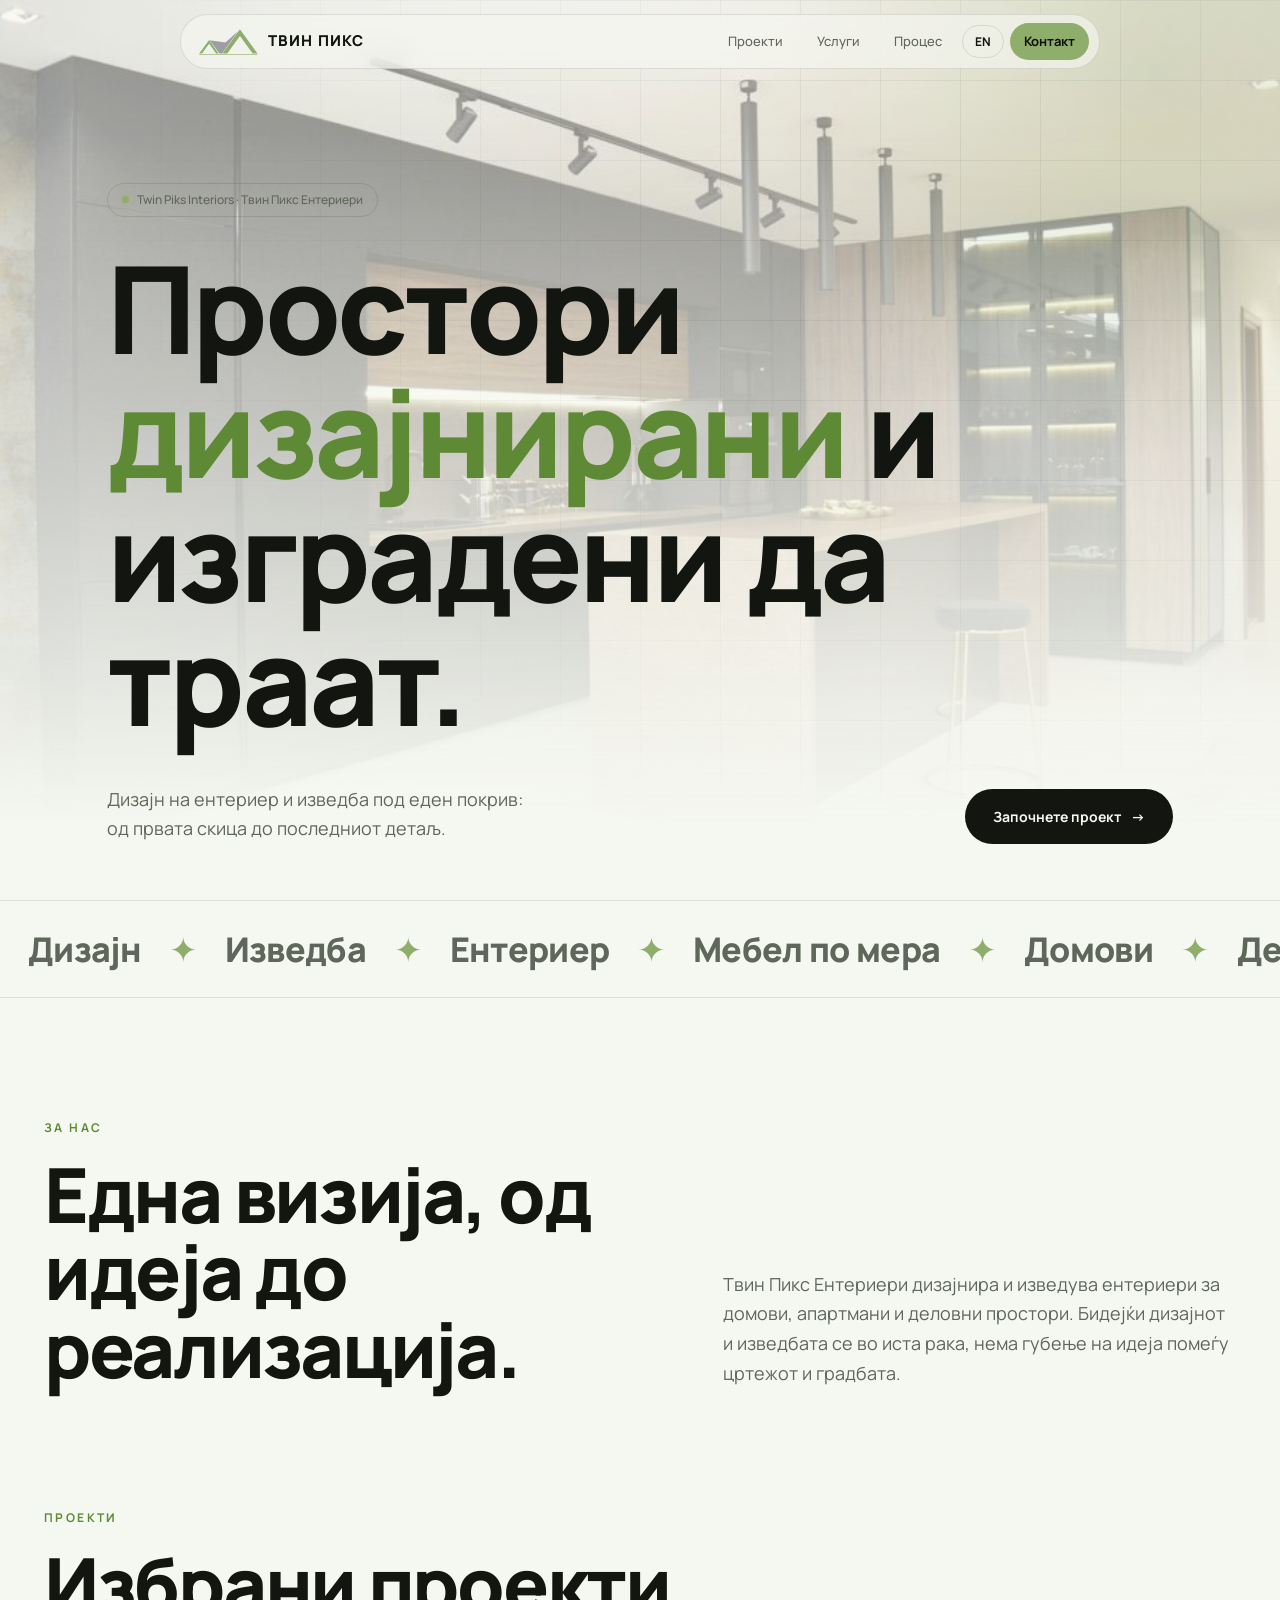
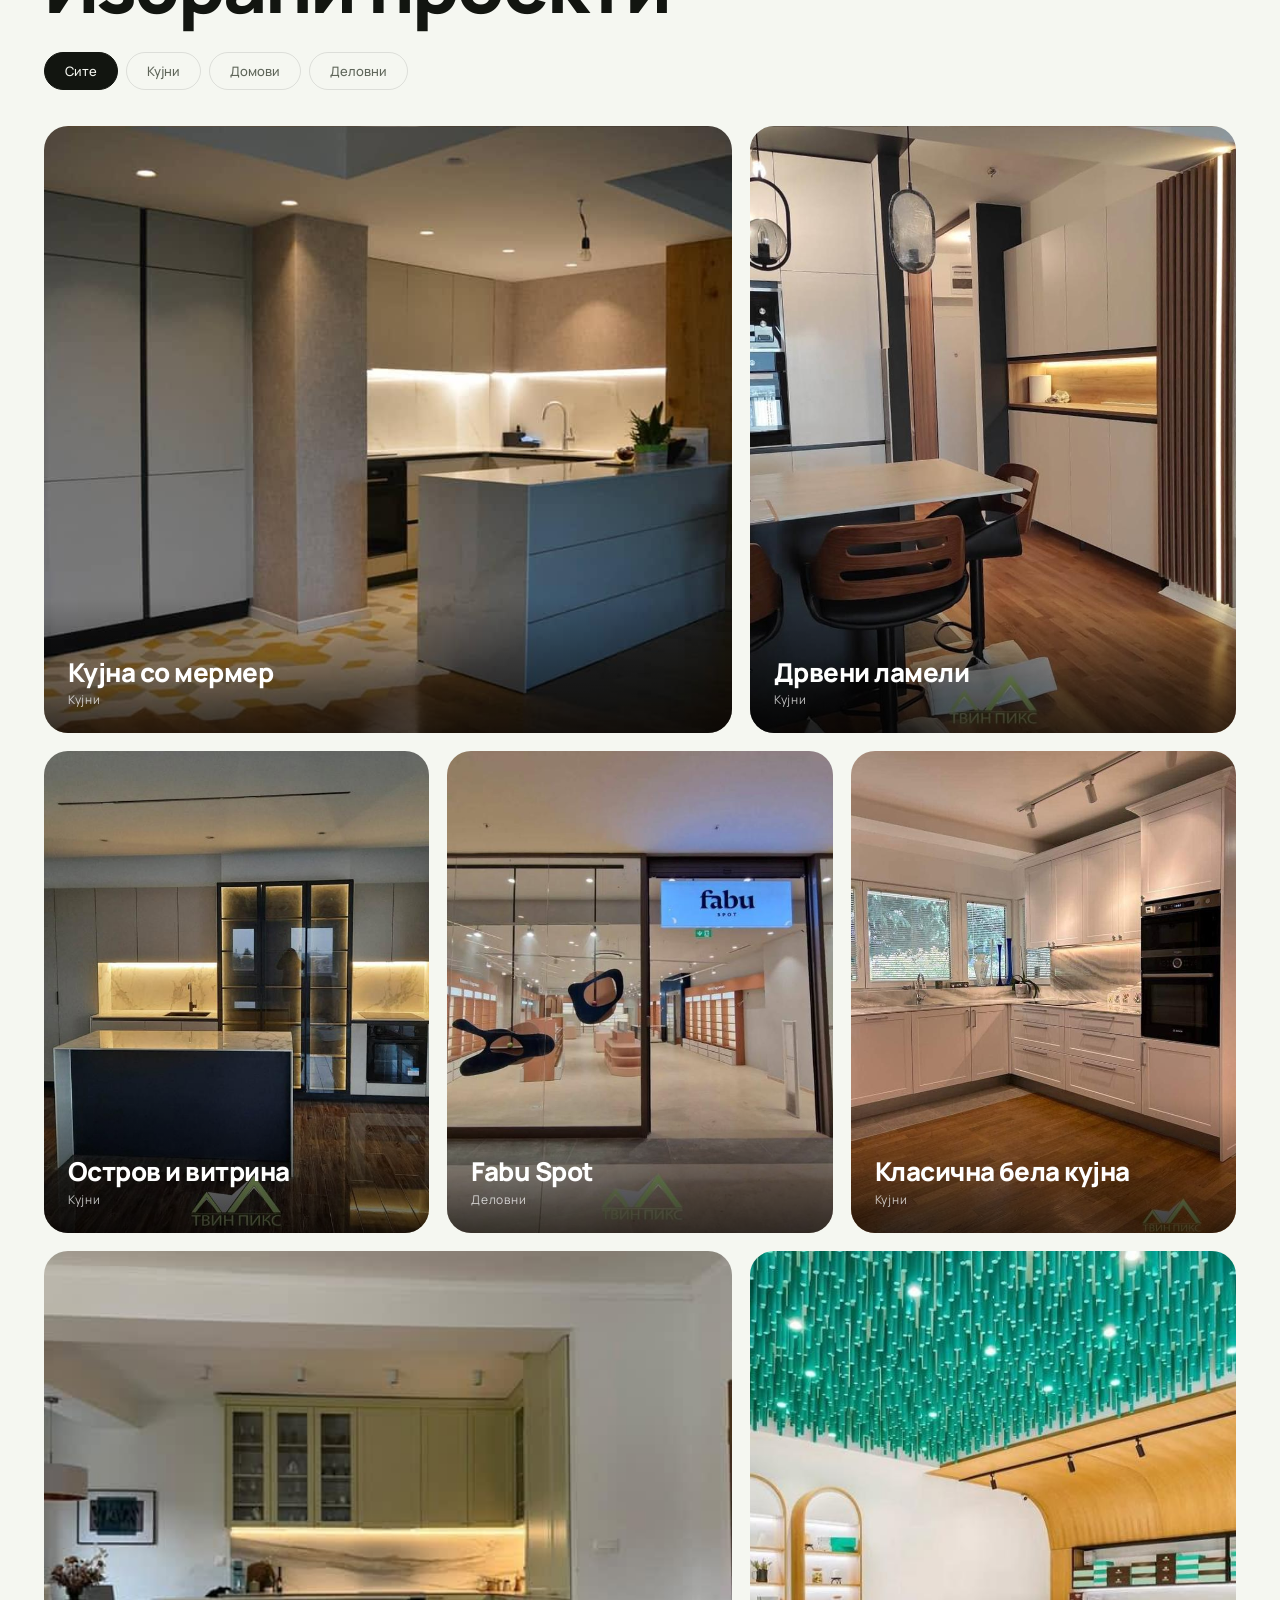
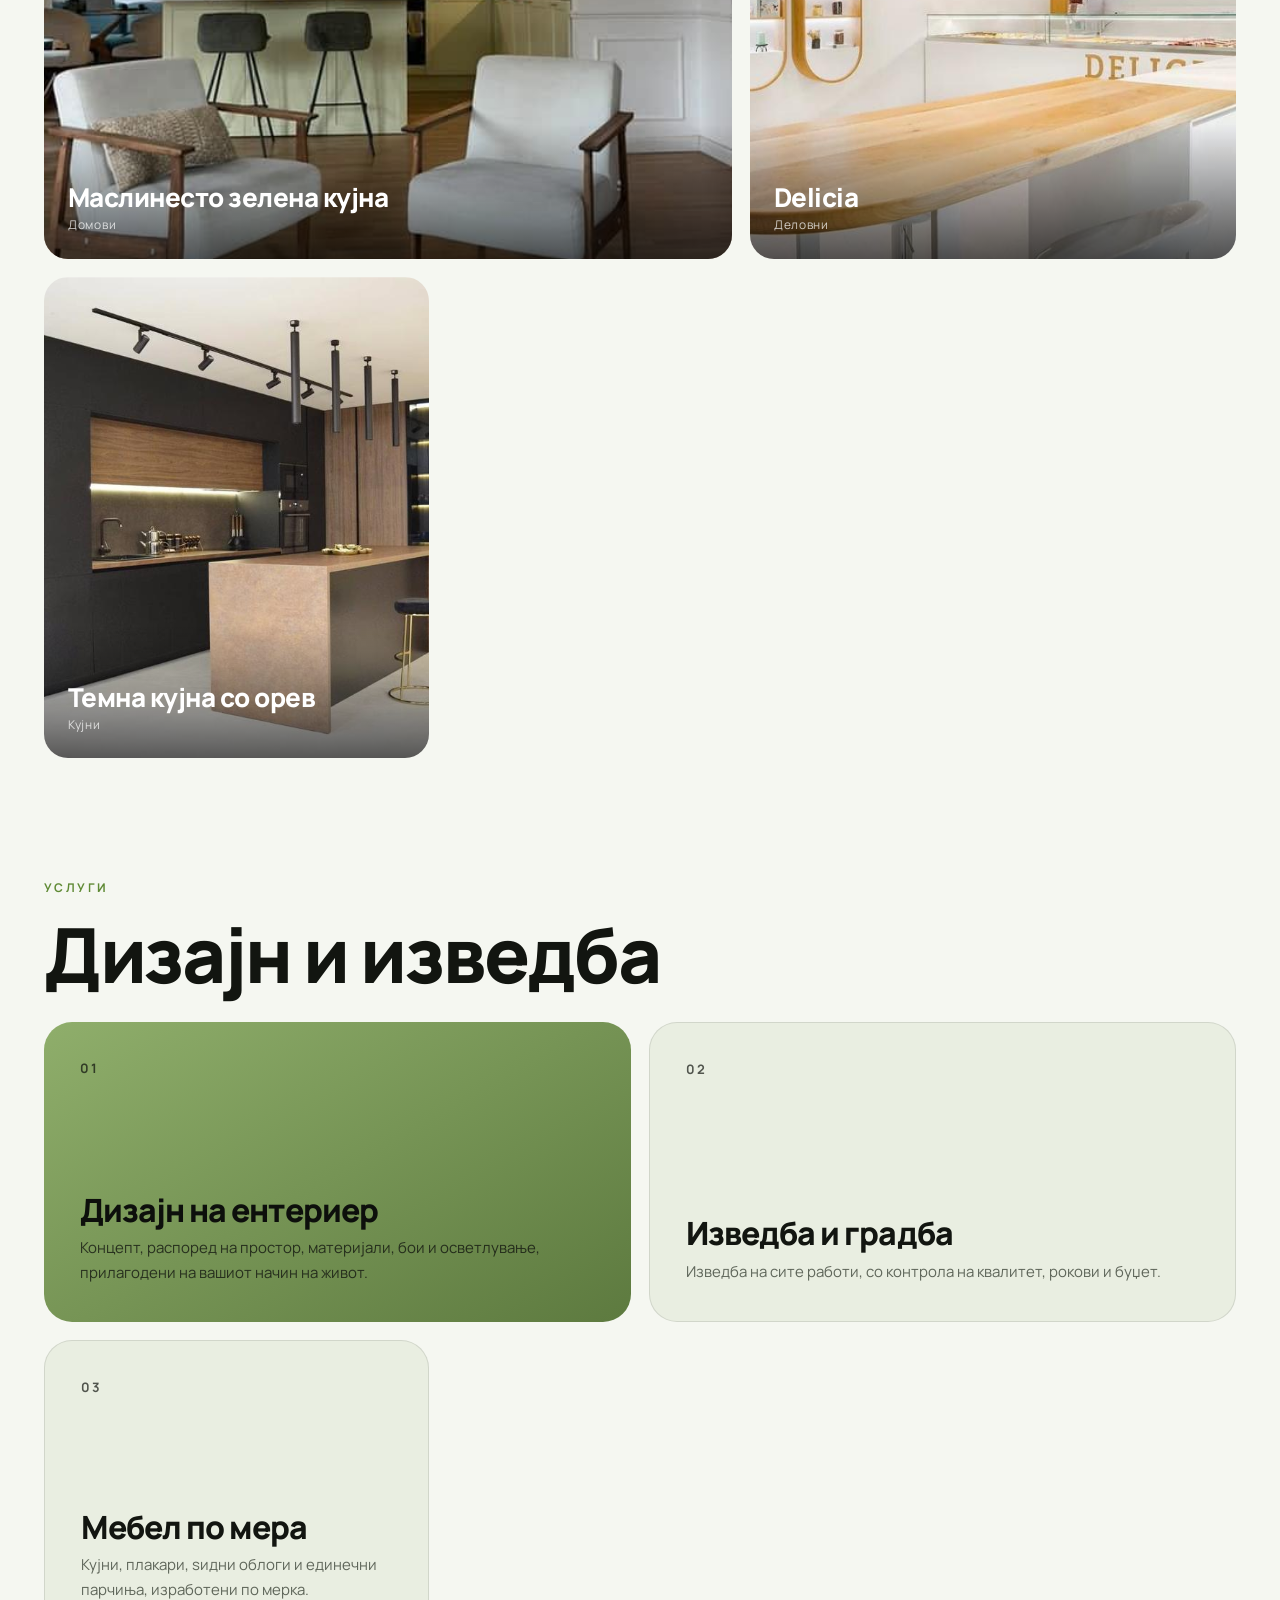
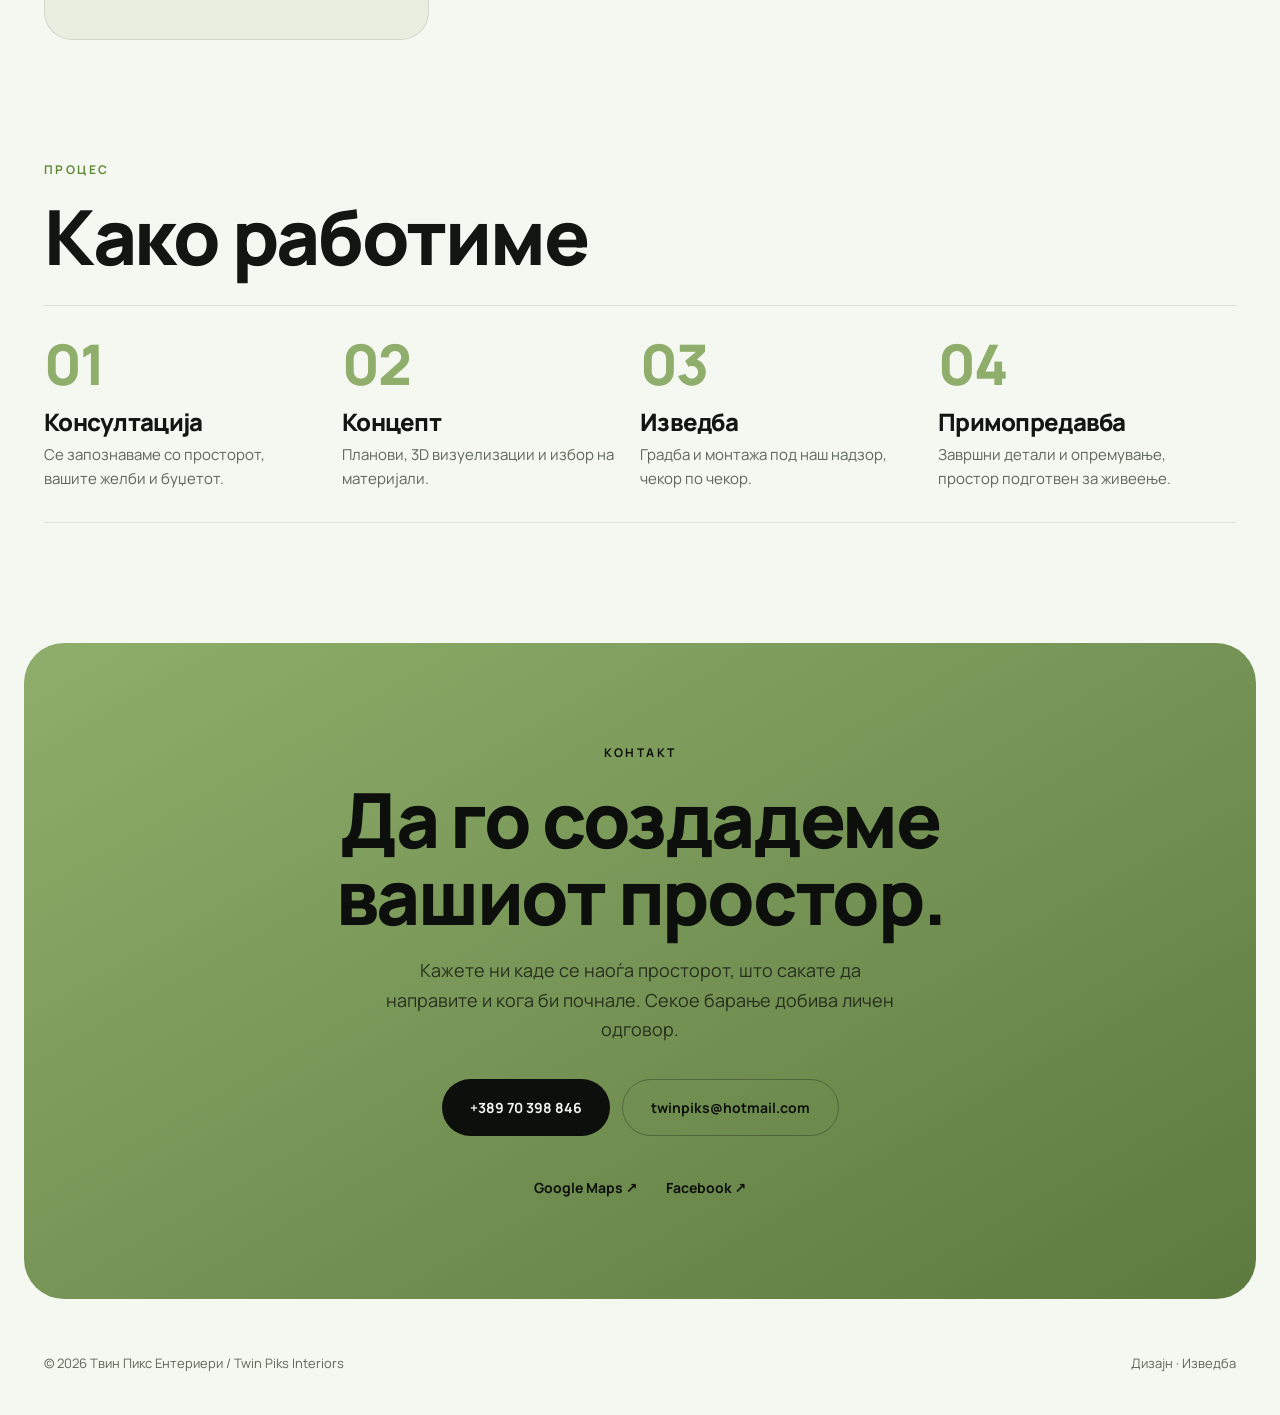
==== index.html @ 6df6cb8d "Initial commit" ====
<!DOCTYPE html>
<html lang="mk">
<head>
<meta charset="utf-8">
<meta name="viewport" content="width=device-width, initial-scale=1, viewport-fit=cover">
<title>Твин Пикс Ентериери | Twin Piks Interiors</title>
<meta name="description" content="Дизајн на ентериер и изведба. Interior design and execution.">
<link rel="preconnect" href="https://fonts.googleapis.com">
<link rel="preconnect" href="https://fonts.gstatic.com" crossorigin>
<link href="https://fonts.googleapis.com/css2?family=Manrope:wght@300;400;500;700;800&display=swap" rel="stylesheet">
<style>
:root{--bg:#0d0f0c;--fg:#f2f4ee;--mut:#9aa092;--line:rgba(255,255,255,.1);--card:#161912;--acc:#a3c97a;--g:#8fae6b;--gr:#9d9ea3;--glow:rgba(143,174,107,.28);
box-sizing:border-box;padding-top:env(safe-area-inset-top,0px);padding-bottom:env(safe-area-inset-bottom,0px)}
@media (prefers-color-scheme:light){:root:not([data-theme="dark"]){--bg:#f5f7f1;--fg:#121510;--mut:#5f665a;--line:rgba(0,0,0,.1);--card:#e9eee1;--acc:#5f8a35;--glow:rgba(143,174,107,.35)}}
:root[data-theme="light"]{--bg:#f5f7f1;--fg:#121510;--mut:#5f665a;--line:rgba(0,0,0,.1);--card:#e9eee1;--acc:#5f8a35;--glow:rgba(143,174,107,.35)}
*{box-sizing:border-box;margin:0}
html{scroll-behavior:smooth;scroll-padding-top:90px}
body{background:var(--bg);color:var(--fg);font:400 16px/1.65 Manrope,system-ui,sans-serif;overflow-x:hidden}
a{color:inherit;text-decoration:none}
h1,h2,h3{font-weight:800;letter-spacing:-.03em;line-height:1.02}
.wrap{max-width:1240px;margin:0 auto;padding:0 24px}
.nav{position:fixed;left:50%;transform:translateX(-50%);top:calc(env(safe-area-inset-top,0px) + 14px);z-index:30;width:min(920px,calc(100% - 28px));display:flex;align-items:center;justify-content:space-between;padding:8px 10px 8px 18px;border:1px solid var(--line);border-radius:999px;background:color-mix(in srgb,var(--bg) 62%,transparent);backdrop-filter:blur(16px);-webkit-backdrop-filter:blur(16px)}
.logo{display:flex;align-items:center;gap:10px;font-weight:800;font-size:15px;letter-spacing:.08em;text-transform:uppercase}
.logo svg{height:26px;width:auto}
.nav nav{display:flex;align-items:center;gap:6px;font-size:13px;font-weight:500}
.nav nav a{padding:8px 14px;border-radius:999px;color:var(--mut);transition:.2s}
.nav nav a:hover{color:var(--fg);background:var(--line)}
.pill{background:var(--g)!important;color:#0d0f0c!important;font-weight:700}
.lang{border:1px solid var(--line);background:none;color:var(--fg);padding:7px 12px;border-radius:999px;font:700 12px Manrope;cursor:pointer}
@media(max-width:700px){.nav nav a:not(.pill){display:none}}
.hero{position:relative;min-height:100svh;display:flex;align-items:flex-end;padding:140px 0 56px;overflow:hidden}
.hero::before{content:"";position:absolute;width:70vmax;height:70vmax;right:-25vmax;top:-30vmax;background:radial-gradient(circle,var(--glow),transparent 62%);pointer-events:none}
.hero::after{content:"";position:absolute;inset:0;background-image:linear-gradient(var(--line) 1px,transparent 1px),linear-gradient(90deg,var(--line) 1px,transparent 1px);background-size:80px 80px;mask-image:radial-gradient(ellipse at 70% 20%,#000,transparent 70%);-webkit-mask-image:radial-gradient(ellipse at 70% 20%,#000,transparent 70%);opacity:.6;pointer-events:none}
.hero .wrap{position:relative;z-index:1}
.tag{display:inline-flex;align-items:center;gap:8px;border:1px solid var(--line);border-radius:999px;padding:6px 14px;font-size:12px;font-weight:500;color:var(--mut);margin-bottom:28px}
.tag i{width:7px;height:7px;border-radius:50%;background:var(--g);box-shadow:0 0 12px var(--g)}
.hero h1{font-size:clamp(46px,9.5vw,142px);max-width:13ch}
.hero h1 em{font-style:normal;color:var(--acc)}
.hrow{display:flex;justify-content:space-between;align-items:flex-end;gap:32px;flex-wrap:wrap;margin-top:44px}
.hero p{max-width:440px;color:var(--mut);font-size:18px}
.btn{display:inline-flex;align-items:center;gap:10px;background:var(--fg);color:var(--bg);padding:16px 28px;border-radius:999px;font-weight:700;font-size:14px;transition:.25s}
.btn:hover{background:var(--g);color:#0d0f0c;transform:translateY(-2px)}
.btn.o{background:none;color:var(--fg);border:1px solid var(--line)}
.marq{border-block:1px solid var(--line);overflow:hidden;white-space:nowrap;padding:20px 0}
.marq div{display:inline-block;animation:m 30s linear infinite;font-size:clamp(22px,3vw,34px);font-weight:800;letter-spacing:-.02em;color:var(--mut)}
.marq span{margin:0 28px}.marq b{color:var(--g);font-weight:800}
@keyframes m{to{transform:translateX(-50%)}}
section{padding:120px 0}
.eyebrow{font-size:12px;font-weight:700;letter-spacing:.2em;text-transform:uppercase;color:var(--acc);margin-bottom:18px}
h2{font-size:clamp(36px,6vw,76px);margin-bottom:28px;max-width:16ch}
.intro{display:grid;grid-template-columns:1.2fr 1fr;gap:64px;align-items:end}
.intro p{color:var(--mut);font-size:18px}
@media(max-width:800px){.intro{grid-template-columns:1fr;gap:12px}section{padding:84px 0}}
.filters{display:flex;gap:8px;flex-wrap:wrap;margin:8px 0 36px}
.filters button{background:none;border:1px solid var(--line);color:var(--mut);padding:9px 20px;border-radius:999px;font:500 13px Manrope;cursor:pointer;transition:.2s}
.filters button:hover{color:var(--fg)}
.filters button.on{background:var(--fg);color:var(--bg);border-color:var(--fg)}
.grid{display:grid;grid-template-columns:repeat(12,1fr);gap:18px}
.tile{grid-column:span 4;position:relative;display:block;border-radius:24px;overflow:hidden;aspect-ratio:4/5;background:linear-gradient(145deg,var(--c1),var(--c2))}
.tile:nth-child(5n+1){grid-column:span 7;aspect-ratio:auto;min-height:420px}
.tile:nth-child(5n+2){grid-column:span 5}
@media(max-width:900px){.tile,.tile:nth-child(5n+1),.tile:nth-child(5n+2){grid-column:span 6;aspect-ratio:4/5;min-height:0}}
@media(max-width:560px){.tile,.tile:nth-child(5n+1),.tile:nth-child(5n+2){grid-column:span 12}}
.tile::before{content:"";position:absolute;inset:0;background:radial-gradient(circle at 80% 15%,rgba(255,255,255,.22),transparent 45%);transition:.5s}
.tile:hover::before{transform:scale(1.3)}
.tile .ph{position:absolute;top:20px;left:22px;font-size:11px;letter-spacing:.18em;text-transform:uppercase;color:rgba(255,255,255,.6)}
.tile .cap{position:absolute;inset:auto 0 0 0;padding:60px 24px 22px;background:linear-gradient(transparent,rgba(0,0,0,.65));color:#fff;display:flex;justify-content:space-between;align-items:flex-end;gap:12px}
.tile h3{font-size:26px;letter-spacing:-.02em}
.tile small{font-size:12px;opacity:.75;letter-spacing:.06em}
.tile .ar{width:44px;height:44px;flex:none;border-radius:50%;background:#fff;color:#000;display:grid;place-items:center;transform:translateY(8px);opacity:0;transition:.3s}
.tile:hover .ar{transform:none;opacity:1}
.tile.hide{display:none}
.bento{display:grid;grid-template-columns:repeat(6,1fr);gap:18px;margin-top:20px}
.bento div{grid-column:span 2;background:var(--card);border:1px solid var(--line);border-radius:28px;padding:36px;min-height:300px;display:flex;flex-direction:column;justify-content:space-between;transition:.3s}
.bento div:hover{border-color:var(--g);transform:translateY(-4px)}
.bento div:first-child{grid-column:span 3;background:linear-gradient(150deg,var(--g),#5d7a3f);color:#0d0f0c;border:none}
.bento div:first-child p{color:rgba(13,15,12,.75)}
.bento div:nth-child(2){grid-column:span 3}
@media(max-width:800px){.bento div,.bento div:first-child,.bento div:nth-child(2){grid-column:span 6;min-height:0;gap:40px}}
.bento .n{font-size:13px;font-weight:700;letter-spacing:.15em;opacity:.7}
.bento h3{font-size:32px;margin-bottom:10px}
.bento p{color:var(--mut);font-size:15px}
.steps{display:grid;grid-template-columns:repeat(4,1fr);margin-top:30px;border-top:1px solid var(--line)}
@media(max-width:900px){.steps{grid-template-columns:repeat(2,1fr)}}
@media(max-width:520px){.steps{grid-template-columns:1fr}}
.steps div{padding:30px 26px 30px 0;border-bottom:1px solid var(--line)}
.steps b{display:block;font-size:56px;font-weight:800;letter-spacing:-.04em;color:var(--g);line-height:1}
.steps h3{font-size:24px;margin:18px 0 8px}
.steps p{color:var(--mut);font-size:15px}
.cta{margin:0 24px 24px;border-radius:40px;background:linear-gradient(150deg,var(--g),#5d7a3f);color:#0d0f0c;padding:100px 24px;text-align:center;position:relative;overflow:hidden}
.cta h2{margin:0 auto 20px;max-width:12ch}
.cta p{max-width:520px;margin:0 auto 34px;color:rgba(13,15,12,.75);font-size:18px}
.cta .btn{background:#0d0f0c;color:#f2f4ee}.cta .btn:hover{background:#fff;color:#0d0f0c}
.cta .btn.o{background:none;color:#0d0f0c;border-color:rgba(13,15,12,.3)}
.cta .btns{display:flex;gap:12px;justify-content:center;flex-wrap:wrap}
.clist{display:flex;gap:10px 28px;justify-content:center;flex-wrap:wrap;margin-top:40px;font-size:14px;font-weight:700}
.clist a:hover{text-decoration:underline}
footer{padding:30px 0 40px;font-size:13px;color:var(--mut)}
footer .wrap{display:flex;justify-content:space-between;flex-wrap:wrap;gap:10px}
.rv{opacity:0;transform:translateY(28px);transition:opacity .8s,transform .8s}
.rv.in{opacity:1;transform:none}
@media(prefers-reduced-motion:reduce){.rv{opacity:1;transform:none}.marq div{animation:none}}
.tile{background-size:cover;background-position:center}.tile::before{display:none}.tile .img{display:none}.tile{transition:transform .5s}.tile:hover{transform:scale(1.015)}.hero .bg{position:absolute;inset:0;background-size:cover;background-position:center;opacity:.45;-webkit-mask-image:linear-gradient(to bottom,#000 15%,transparent 92%);mask-image:linear-gradient(to bottom,#000 15%,transparent 92%)}
</style>
</head>
<body>
<div class="nav">
<a class="logo" href="#top" aria-label="Твин Пикс"><svg viewBox="120 405 1325 585" aria-hidden="true"><polygon fill="#8fae6b" points="125,957 347,655 560,957 507,957 347,738 187,957"/><polygon fill="#9d9ea3" points="358,658 714,707 997,455 640,957 580,957"/><polygon fill="#8fae6b" points="648,957 1041,413 1436,957 1328,957 1041,565 755,957"/><rect fill="#8fae6b" x="125" y="973" width="1311" height="14"/></svg>Твин Пикс</a>
<nav><a href="#portfolio" data-k="n1"></a><a href="#services" data-k="n2"></a><a href="#process" data-k="n3"></a><button class="lang" id="lang">EN</button><a class="pill" href="#contact" data-k="n4"></a></nav>
</div>

<main id="top">
<div class="hero"><div class="bg" id="herobg"></div><div class="wrap">
<div class="tag"><i></i>Twin Piks Interiors · Твин Пикс Ентериери</div>
<h1 id="h1"></h1>
<div class="hrow"><p data-k="hp"></p><a class="btn" href="#contact"><span data-k="cta"></span> →</a></div>
</div></div>

<div class="marq"><div id="marq"></div></div>

<section><div class="wrap intro">
<div class="rv"><div class="eyebrow" data-k="ab"></div><h2 data-k="abh" style="margin:0"></h2></div>
<p class="rv" data-k="abp"></p>
</div></section>

<section id="portfolio" style="padding-top:0"><div class="wrap">
<div class="eyebrow rv" data-k="n1"></div><h2 class="rv" data-k="ph"></h2>
<div class="filters" id="filters"></div>
<div class="grid" id="grid"></div>
</div></section>

<section id="services" style="padding-top:0"><div class="wrap">
<div class="eyebrow rv" data-k="n2"></div><h2 class="rv" data-k="sh"></h2>
<div class="bento rv">
<div><span class="n">01</span><span><h3 data-k="s1"></h3><p data-k="s1p"></p></span></div>
<div><span class="n">02</span><span><h3 data-k="s2"></h3><p data-k="s2p"></p></span></div>
<div><span class="n">03</span><span><h3 data-k="s3"></h3><p data-k="s3p"></p></span></div>
</div></div></section>

<section id="process" style="padding-top:0"><div class="wrap">
<div class="eyebrow rv" data-k="n3"></div><h2 class="rv" data-k="prh"></h2>
<div class="steps rv">
<div><b>01</b><h3 data-k="t1"></h3><p data-k="t1p"></p></div>
<div><b>02</b><h3 data-k="t2"></h3><p data-k="t2p"></p></div>
<div><b>03</b><h3 data-k="t3"></h3><p data-k="t3p"></p></div>
<div><b>04</b><h3 data-k="t4"></h3><p data-k="t4p"></p></div>
</div></div></section>

<div class="cta" id="contact">
<div class="eyebrow" style="color:#0d0f0c" data-k="n4"></div>
<h2 data-k="ch"></h2><p data-k="cp"></p>
<div class="btns"><a class="btn" href="tel:+38970398846">+389 70 398 846</a><a class="btn o" href="mailto:twinpiks@hotmail.com">twinpiks@hotmail.com</a></div>
<div class="clist"><a href="https://maps.app.goo.gl/4P9W3wDcY8rGWKr36" target="_blank" rel="noopener">Google Maps ↗</a><a href="https://www.facebook.com/twinpiksinteriors" target="_blank" rel="noopener">Facebook ↗</a></div>
</div>
</main>
<footer><div class="wrap"><span>© 2026 Твин Пикс Ентериери / Twin Piks Interiors</span><span data-k="ft"></span></div></footer>

<script>var IMG=["images/marble-kitchen.jpg", "images/timber-slats.jpg", "images/island-glass-cabinet.jpg", "images/fabu-spot.jpg", "images/classic-white-kitchen.jpg", "images/olive-green-kitchen.jpg", "images/delicia.jpg", "images/dark-walnut-kitchen.jpg"];</script>
<script>
var T={
mk:{n1:"Проекти",n2:"Услуги",n3:"Процес",n4:"Контакт",
h1:"Простори <em>дизајнирани</em> и изградени да траат.",hp:"Дизајн на ентериер и изведба под еден покрив: од првата скица до последниот детаљ.",cta:"Започнете проект",
ab:"За нас",abh:"Една визија, од идеја до реализација.",abp:"Твин Пикс Ентериери дизајнира и изведува ентериери за домови, апартмани и деловни простори. Бидејќи дизајнот и изведбата се во иста рака, нема губење на идеја помеѓу цртежот и градбата.",
ph:"Избрани проекти",sh:"Дизајн и изведба",
s1:"Дизајн на ентериер",s1p:"Концепт, распоред на простор, материјали, бои и осветлување, прилагодени на вашиот начин на живот.",
s2:"Изведба и градба",s2p:"Изведба на сите работи, со контрола на квалитет, рокови и буџет.",
s3:"Мебел по мера",s3p:"Кујни, плакари, ѕидни облоги и единечни парчиња, изработени по мерка.",
prh:"Како работиме",t1:"Консултација",t1p:"Се запознаваме со просторот, вашите желби и буџетот.",t2:"Концепт",t2p:"Планови, 3D визуелизации и избор на материјали.",t3:"Изведба",t3p:"Градба и монтажа под наш надзор, чекор по чекор.",t4:"Примопредавба",t4p:"Завршни детали и опремување, простор подготвен за живеење.",
ch:"Да го создадеме вашиот простор.",cp:"Кажете ни каде се наоѓа просторот, што сакате да направите и кога би почнале. Секое барање добива личен одговор.",
ft:"Дизајн · Изведба",all:"Сите",f1:"Домови",f2:"Кујни",f3:"Бањи",f4:"Деловни",
pn:["Кујна со мермер","Дрвени ламели","Остров и витрина","Fabu Spot","Класична бела кујна","Маслинесто зелена кујна","Delicia","Темна кујна со орев"],pl:"Фотографија наскоро",mq:["Дизајн","Изведба","Ентериер","Мебел по мера","Домови","Деловни простори"]},
en:{n1:"Projects",n2:"Services",n3:"Process",n4:"Contact",
h1:"Spaces <em>designed</em> and built to last.",hp:"Interior design and execution under one roof: from the first sketch to the final detail.",cta:"Start your project",
ab:"About",abh:"One vision, from idea to completion.",abp:"Twin Piks Interiors designs and builds interiors for homes, apartments and commercial spaces. Because design and execution sit in the same hands, nothing is lost between the drawing and the build.",
ph:"Selected projects",sh:"Design and execution",
s1:"Interior design",s1p:"Concept, space planning, materials, colour and lighting, tailored to the way you live.",
s2:"Execution and build",s2p:"Delivery of all works, with control over quality, schedule and budget.",
s3:"Custom furniture",s3p:"Kitchens, wardrobes, wall panelling and one-off pieces, made to measure.",
prh:"How we work",t1:"Consultation",t1p:"We learn about the space, your wishes and your budget.",t2:"Concept",t2p:"Plans, 3D visuals and material selection.",t3:"Execution",t3p:"Construction and installation under our supervision, step by step.",t4:"Handover",t4p:"Final details and styling, a space ready to live in.",
ch:"Let's create your space.",cp:"Tell us where the space is, what you would like to do and when you would like to begin. Every inquiry gets a personal reply.",
ft:"Design · Execution",all:"All",f1:"Homes",f2:"Kitchens",f3:"Bathrooms",f4:"Commercial",
pn:["Marble Kitchen","Timber Slats","Island and Glass Cabinet","Fabu Spot","Classic White Kitchen","Olive Green Kitchen","Delicia","Dark Walnut Kitchen"],pl:"Photo coming soon",mq:["Design","Execution","Interiors","Custom furniture","Homes","Commercial spaces"]}};
var cats=[1,1,1,3,1,0,3,1];
var lang="mk",cur="all";
function render(){
var t=T[lang];
document.documentElement.lang=lang;
document.querySelectorAll("[data-k]").forEach(function(e){e.textContent=t[e.dataset.k]});
document.getElementById("h1").innerHTML=t.h1;
var m=t.mq.map(function(x){return "<span>"+x+"</span><b>✦</b>"}).join("");
document.getElementById("marq").innerHTML=m+m+m+m;
document.getElementById("lang").textContent=lang==="mk"?"EN":"МК";
var fs=[["all",t.all],[1,t.f2],[0,t.f1],[3,t.f4]];
document.getElementById("filters").innerHTML=fs.map(function(f){return '<button data-f="'+f[0]+'" class="'+(String(f[0])===String(cur)?"on":"")+'">'+f[1]+'</button>'}).join("");
var vis=0;
document.getElementById("grid").innerHTML=t.pn.map(function(n,i){
var show=cur==="all"||String(cats[i])===String(cur);
var cn=[t.f1,t.f2,t.f3,t.f4][cats[i]];
return '<a class="tile'+(show?"":" hide")+'" href="#contact" style="background-image:url('+IMG[i]+')"><div class="cap"><div><h3>'+n+'</h3><small>'+cn+'</small></div><span class="ar">↗</span></div></a>'}).join("");
document.querySelectorAll("#filters button").forEach(function(b){b.onclick=function(){cur=b.dataset.f;render()}});
}
document.getElementById("lang").onclick=function(){lang=lang==="mk"?"en":"mk";render()};
render();
document.getElementById('herobg').style.backgroundImage='url('+IMG[7]+')';
var io=new IntersectionObserver(function(es){es.forEach(function(e){if(e.isIntersecting){e.target.classList.add("in");io.unobserve(e.target)}})},{threshold:.12});
document.querySelectorAll(".rv").forEach(function(e){io.observe(e)});
</script>
</body>
</html>
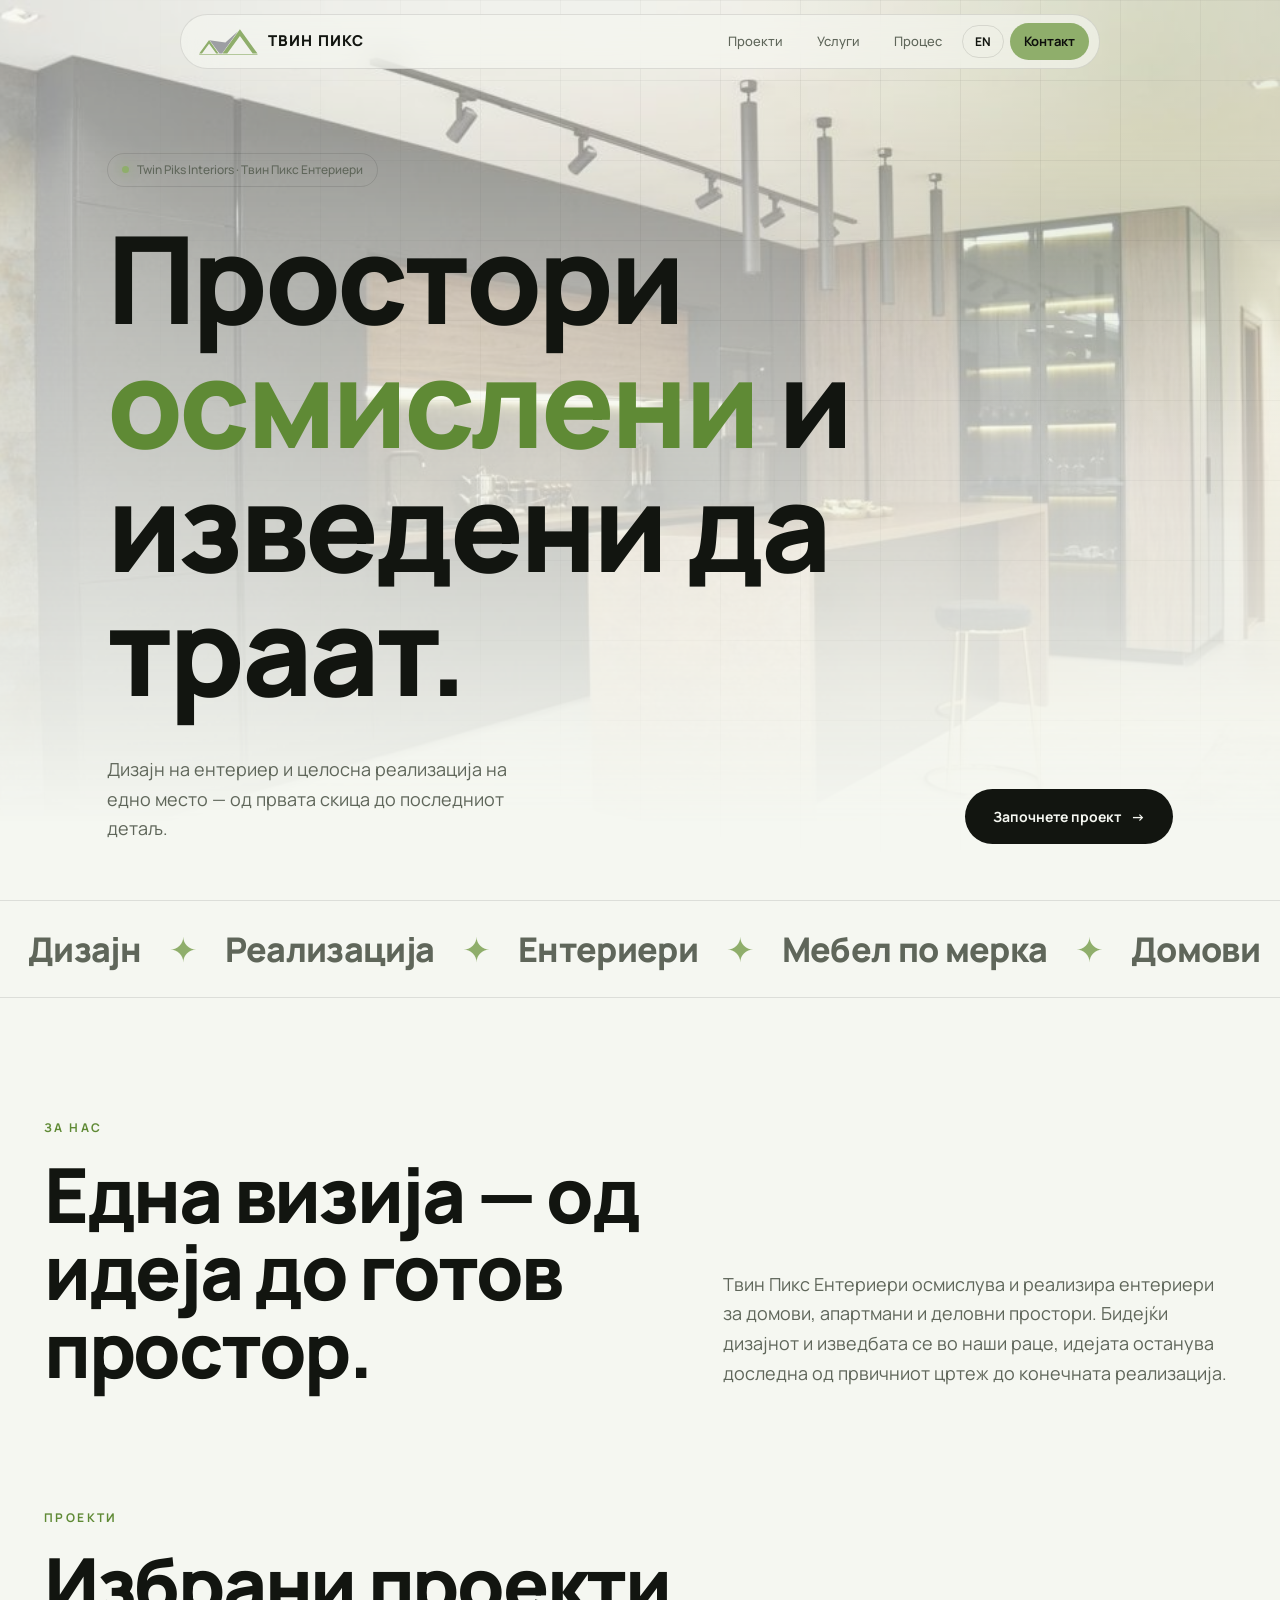
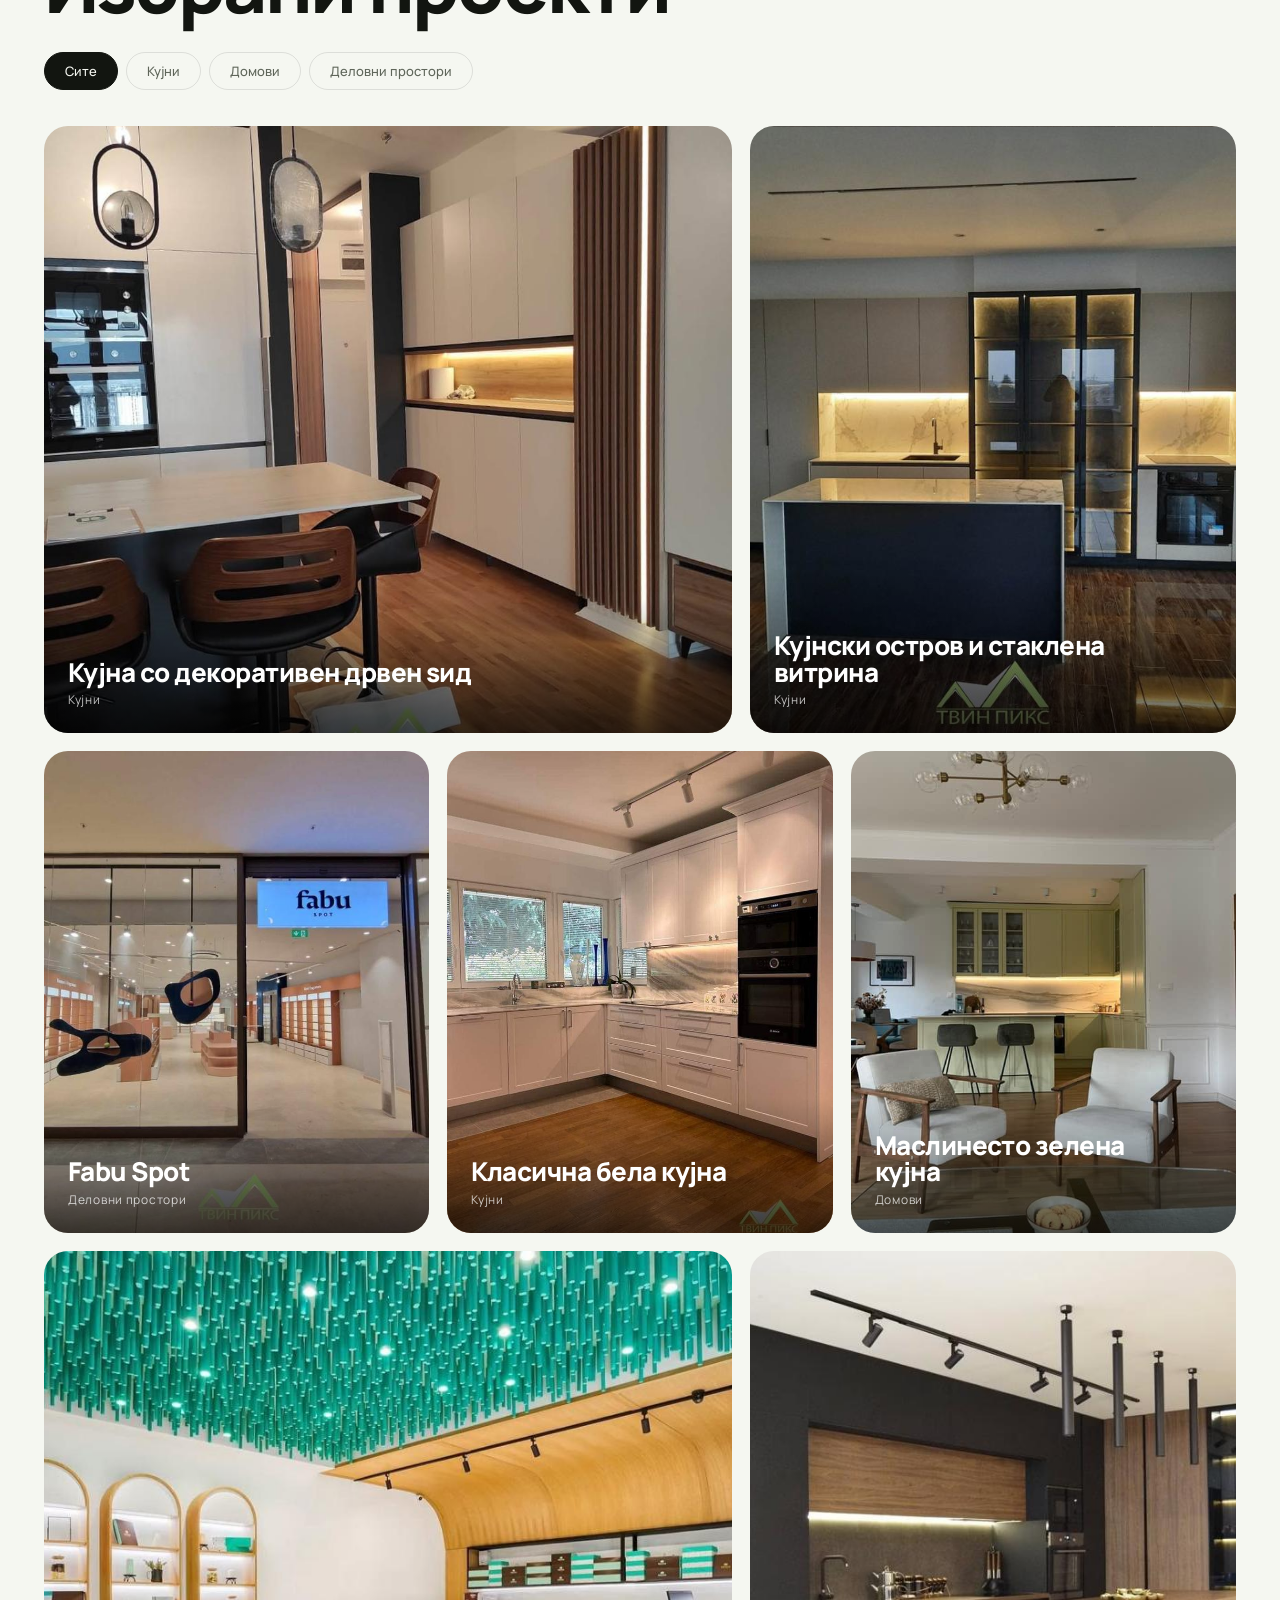
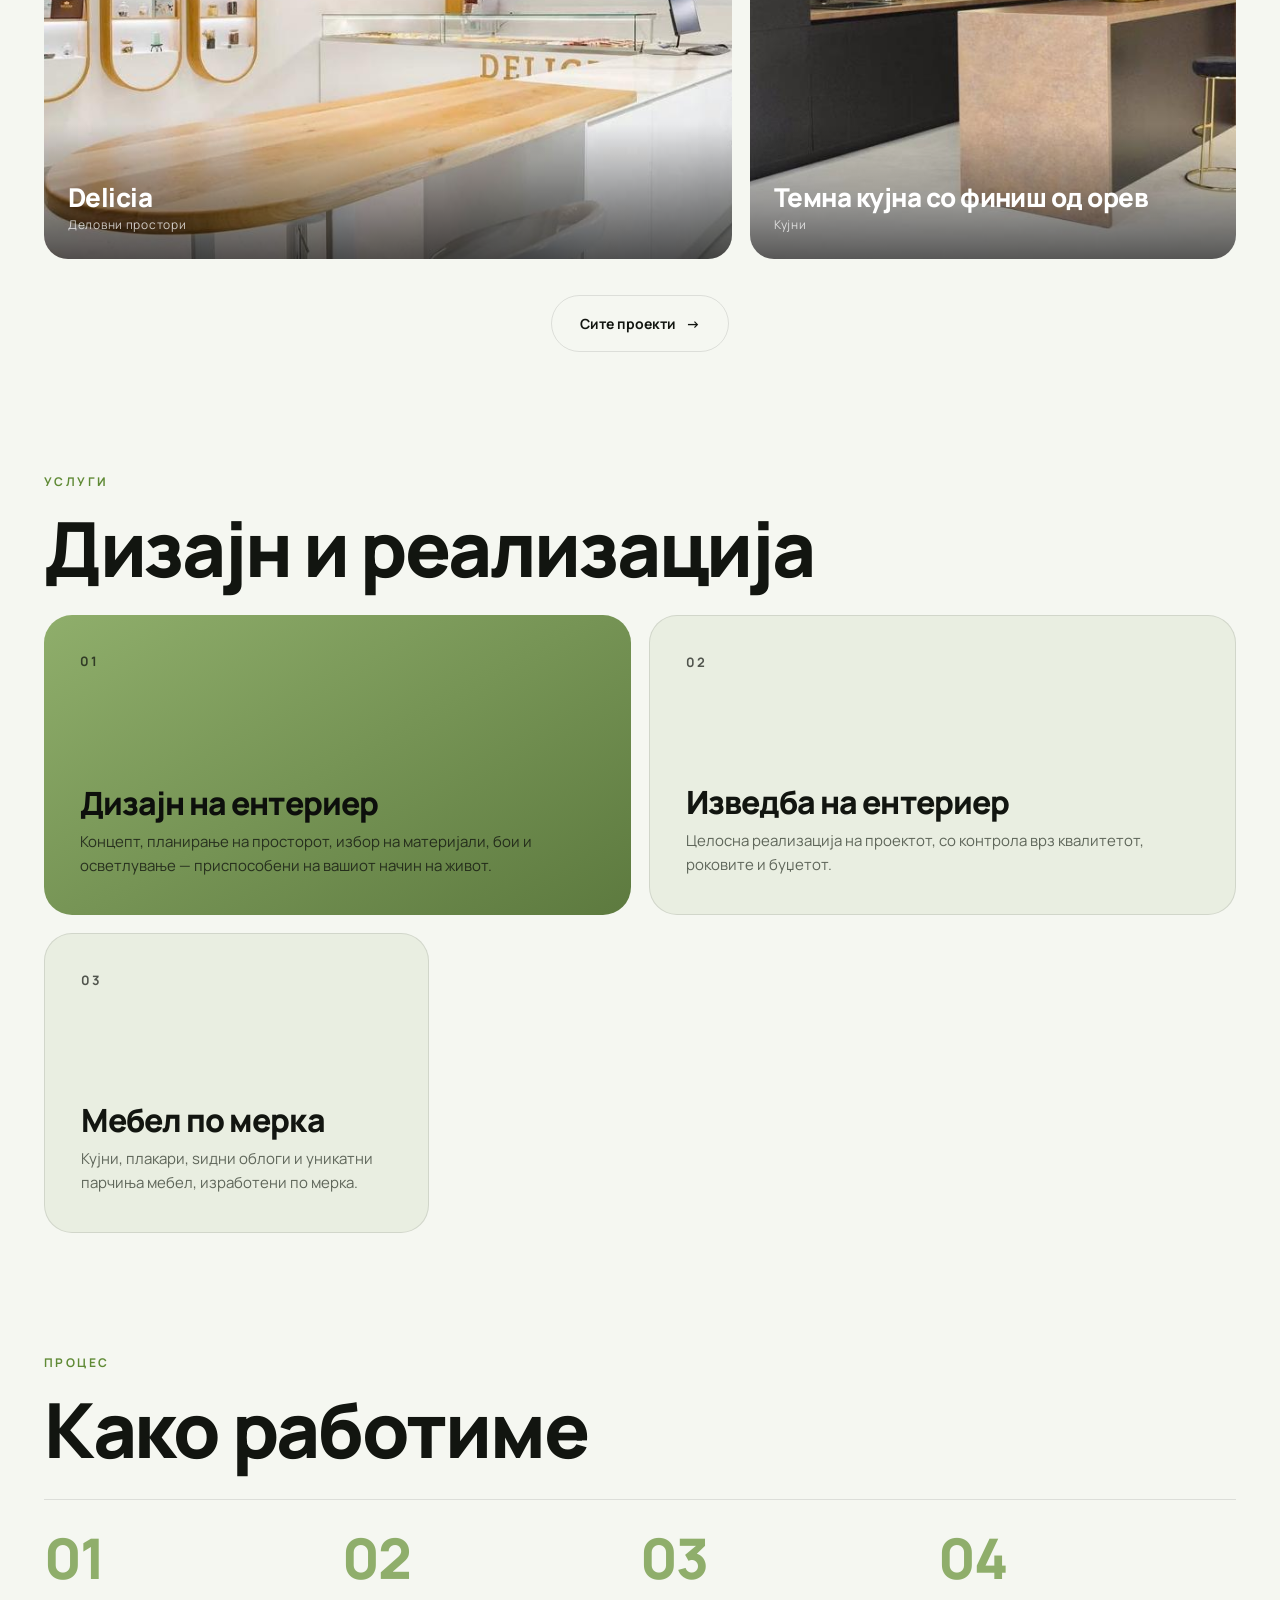
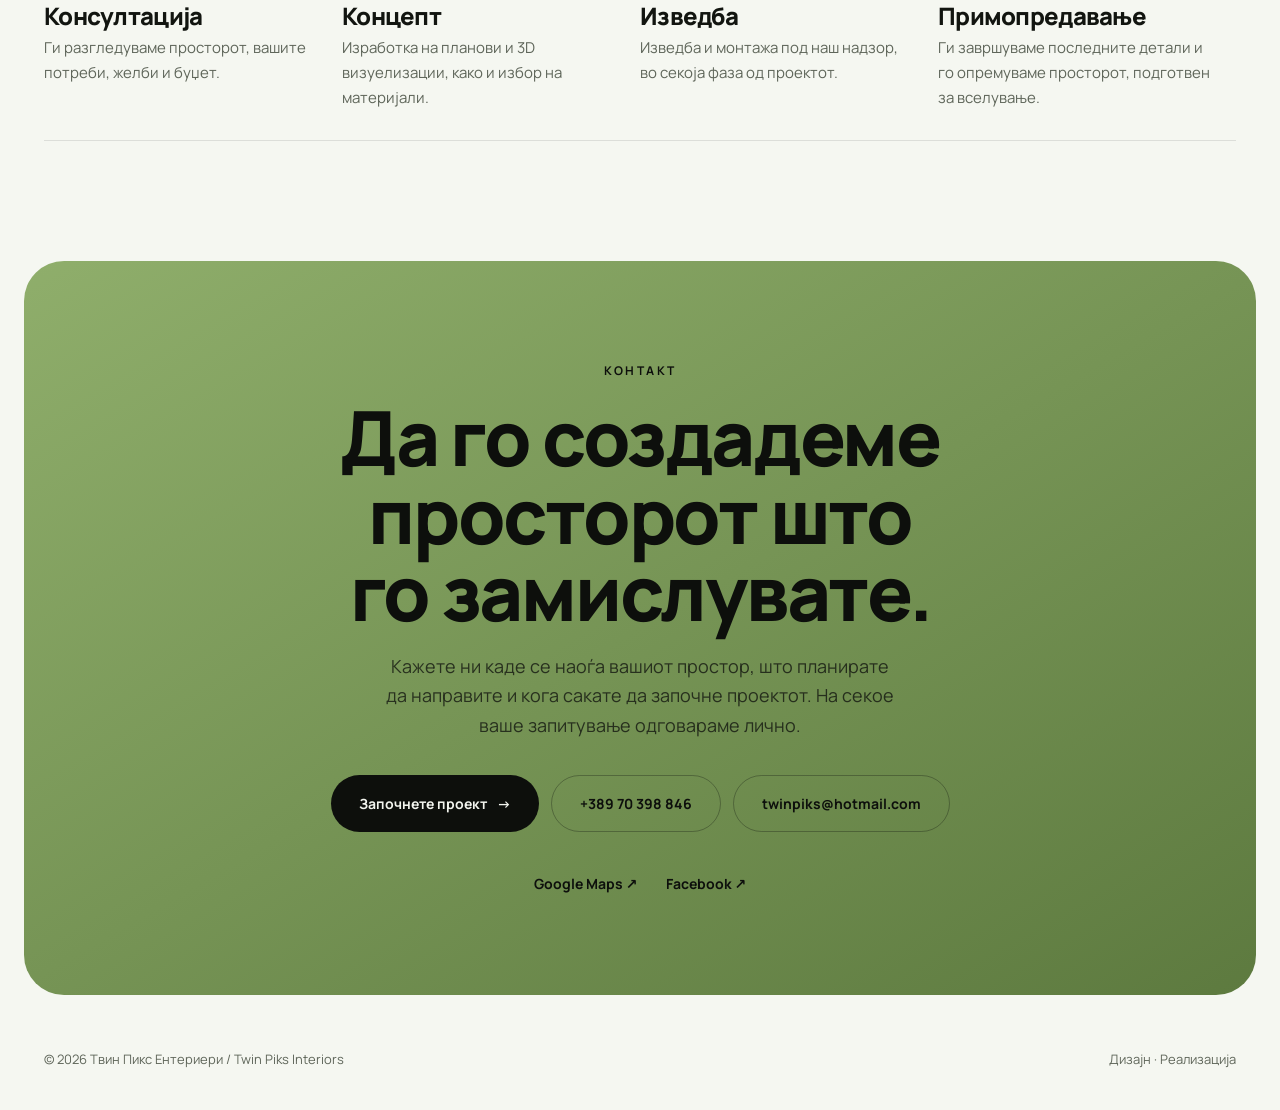
==== commit 8cc0ddfd: "WIP: multi-page site with project albums, contact form and SEO basics" ====
--- a/index.html
+++ b/index.html
@@ -4,206 +4,92 @@
 <meta charset="utf-8">
 <meta name="viewport" content="width=device-width, initial-scale=1, viewport-fit=cover">
 <title>Твин Пикс Ентериери | Twin Piks Interiors</title>
-<meta name="description" content="Дизајн на ентериер и изведба. Interior design and execution.">
+<meta name="description" content="Дизајн на ентериер и целосна реализација на проекти. Interior design and execution.">
+<link rel="canonical" href="https://petarkarov.github.io/twin-piks/">
+<meta property="og:type" content="website">
+<meta property="og:site_name" content="Твин Пикс Ентериери | Twin Piks Interiors">
+<meta property="og:title" content="Твин Пикс Ентериери | Twin Piks Interiors">
+<meta property="og:description" content="Дизајн на ентериер и целосна реализација на проекти — од првата скица до последниот детаљ.">
+<meta property="og:url" content="https://petarkarov.github.io/twin-piks/">
+<meta property="og:image" content="https://petarkarov.github.io/twin-piks/og-image.jpg">
+<meta property="og:image:width" content="1200">
+<meta property="og:image:height" content="630">
+<meta property="og:locale" content="mk_MK">
+<meta property="og:locale:alternate" content="en_GB">
+<meta name="twitter:card" content="summary_large_image">
+<meta name="theme-color" content="#0d0f0c">
+<link rel="icon" href="favicon.svg" type="image/svg+xml">
+<link rel="apple-touch-icon" href="apple-touch-icon.png">
 <link rel="preconnect" href="https://fonts.googleapis.com">
 <link rel="preconnect" href="https://fonts.gstatic.com" crossorigin>
 <link href="https://fonts.googleapis.com/css2?family=Manrope:wght@300;400;500;700;800&display=swap" rel="stylesheet">
-<style>
-:root{--bg:#0d0f0c;--fg:#f2f4ee;--mut:#9aa092;--line:rgba(255,255,255,.1);--card:#161912;--acc:#a3c97a;--g:#8fae6b;--gr:#9d9ea3;--glow:rgba(143,174,107,.28);
-box-sizing:border-box;padding-top:env(safe-area-inset-top,0px);padding-bottom:env(safe-area-inset-bottom,0px)}
-@media (prefers-color-scheme:light){:root:not([data-theme="dark"]){--bg:#f5f7f1;--fg:#121510;--mut:#5f665a;--line:rgba(0,0,0,.1);--card:#e9eee1;--acc:#5f8a35;--glow:rgba(143,174,107,.35)}}
-:root[data-theme="light"]{--bg:#f5f7f1;--fg:#121510;--mut:#5f665a;--line:rgba(0,0,0,.1);--card:#e9eee1;--acc:#5f8a35;--glow:rgba(143,174,107,.35)}
-*{box-sizing:border-box;margin:0}
-html{scroll-behavior:smooth;scroll-padding-top:90px}
-body{background:var(--bg);color:var(--fg);font:400 16px/1.65 Manrope,system-ui,sans-serif;overflow-x:hidden}
-a{color:inherit;text-decoration:none}
-h1,h2,h3{font-weight:800;letter-spacing:-.03em;line-height:1.02}
-.wrap{max-width:1240px;margin:0 auto;padding:0 24px}
-.nav{position:fixed;left:50%;transform:translateX(-50%);top:calc(env(safe-area-inset-top,0px) + 14px);z-index:30;width:min(920px,calc(100% - 28px));display:flex;align-items:center;justify-content:space-between;padding:8px 10px 8px 18px;border:1px solid var(--line);border-radius:999px;background:color-mix(in srgb,var(--bg) 62%,transparent);backdrop-filter:blur(16px);-webkit-backdrop-filter:blur(16px)}
-.logo{display:flex;align-items:center;gap:10px;font-weight:800;font-size:15px;letter-spacing:.08em;text-transform:uppercase}
-.logo svg{height:26px;width:auto}
-.nav nav{display:flex;align-items:center;gap:6px;font-size:13px;font-weight:500}
-.nav nav a{padding:8px 14px;border-radius:999px;color:var(--mut);transition:.2s}
-.nav nav a:hover{color:var(--fg);background:var(--line)}
-.pill{background:var(--g)!important;color:#0d0f0c!important;font-weight:700}
-.lang{border:1px solid var(--line);background:none;color:var(--fg);padding:7px 12px;border-radius:999px;font:700 12px Manrope;cursor:pointer}
-@media(max-width:700px){.nav nav a:not(.pill){display:none}}
-.hero{position:relative;min-height:100svh;display:flex;align-items:flex-end;padding:140px 0 56px;overflow:hidden}
-.hero::before{content:"";position:absolute;width:70vmax;height:70vmax;right:-25vmax;top:-30vmax;background:radial-gradient(circle,var(--glow),transparent 62%);pointer-events:none}
-.hero::after{content:"";position:absolute;inset:0;background-image:linear-gradient(var(--line) 1px,transparent 1px),linear-gradient(90deg,var(--line) 1px,transparent 1px);background-size:80px 80px;mask-image:radial-gradient(ellipse at 70% 20%,#000,transparent 70%);-webkit-mask-image:radial-gradient(ellipse at 70% 20%,#000,transparent 70%);opacity:.6;pointer-events:none}
-.hero .wrap{position:relative;z-index:1}
-.tag{display:inline-flex;align-items:center;gap:8px;border:1px solid var(--line);border-radius:999px;padding:6px 14px;font-size:12px;font-weight:500;color:var(--mut);margin-bottom:28px}
-.tag i{width:7px;height:7px;border-radius:50%;background:var(--g);box-shadow:0 0 12px var(--g)}
-.hero h1{font-size:clamp(46px,9.5vw,142px);max-width:13ch}
-.hero h1 em{font-style:normal;color:var(--acc)}
-.hrow{display:flex;justify-content:space-between;align-items:flex-end;gap:32px;flex-wrap:wrap;margin-top:44px}
-.hero p{max-width:440px;color:var(--mut);font-size:18px}
-.btn{display:inline-flex;align-items:center;gap:10px;background:var(--fg);color:var(--bg);padding:16px 28px;border-radius:999px;font-weight:700;font-size:14px;transition:.25s}
-.btn:hover{background:var(--g);color:#0d0f0c;transform:translateY(-2px)}
-.btn.o{background:none;color:var(--fg);border:1px solid var(--line)}
-.marq{border-block:1px solid var(--line);overflow:hidden;white-space:nowrap;padding:20px 0}
-.marq div{display:inline-block;animation:m 30s linear infinite;font-size:clamp(22px,3vw,34px);font-weight:800;letter-spacing:-.02em;color:var(--mut)}
-.marq span{margin:0 28px}.marq b{color:var(--g);font-weight:800}
-@keyframes m{to{transform:translateX(-50%)}}
-section{padding:120px 0}
-.eyebrow{font-size:12px;font-weight:700;letter-spacing:.2em;text-transform:uppercase;color:var(--acc);margin-bottom:18px}
-h2{font-size:clamp(36px,6vw,76px);margin-bottom:28px;max-width:16ch}
-.intro{display:grid;grid-template-columns:1.2fr 1fr;gap:64px;align-items:end}
-.intro p{color:var(--mut);font-size:18px}
-@media(max-width:800px){.intro{grid-template-columns:1fr;gap:12px}section{padding:84px 0}}
-.filters{display:flex;gap:8px;flex-wrap:wrap;margin:8px 0 36px}
-.filters button{background:none;border:1px solid var(--line);color:var(--mut);padding:9px 20px;border-radius:999px;font:500 13px Manrope;cursor:pointer;transition:.2s}
-.filters button:hover{color:var(--fg)}
-.filters button.on{background:var(--fg);color:var(--bg);border-color:var(--fg)}
-.grid{display:grid;grid-template-columns:repeat(12,1fr);gap:18px}
-.tile{grid-column:span 4;position:relative;display:block;border-radius:24px;overflow:hidden;aspect-ratio:4/5;background:linear-gradient(145deg,var(--c1),var(--c2))}
-.tile:nth-child(5n+1){grid-column:span 7;aspect-ratio:auto;min-height:420px}
-.tile:nth-child(5n+2){grid-column:span 5}
-@media(max-width:900px){.tile,.tile:nth-child(5n+1),.tile:nth-child(5n+2){grid-column:span 6;aspect-ratio:4/5;min-height:0}}
-@media(max-width:560px){.tile,.tile:nth-child(5n+1),.tile:nth-child(5n+2){grid-column:span 12}}
-.tile::before{content:"";position:absolute;inset:0;background:radial-gradient(circle at 80% 15%,rgba(255,255,255,.22),transparent 45%);transition:.5s}
-.tile:hover::before{transform:scale(1.3)}
-.tile .ph{position:absolute;top:20px;left:22px;font-size:11px;letter-spacing:.18em;text-transform:uppercase;color:rgba(255,255,255,.6)}
-.tile .cap{position:absolute;inset:auto 0 0 0;padding:60px 24px 22px;background:linear-gradient(transparent,rgba(0,0,0,.65));color:#fff;display:flex;justify-content:space-between;align-items:flex-end;gap:12px}
-.tile h3{font-size:26px;letter-spacing:-.02em}
-.tile small{font-size:12px;opacity:.75;letter-spacing:.06em}
-.tile .ar{width:44px;height:44px;flex:none;border-radius:50%;background:#fff;color:#000;display:grid;place-items:center;transform:translateY(8px);opacity:0;transition:.3s}
-.tile:hover .ar{transform:none;opacity:1}
-.tile.hide{display:none}
-.bento{display:grid;grid-template-columns:repeat(6,1fr);gap:18px;margin-top:20px}
-.bento div{grid-column:span 2;background:var(--card);border:1px solid var(--line);border-radius:28px;padding:36px;min-height:300px;display:flex;flex-direction:column;justify-content:space-between;transition:.3s}
-.bento div:hover{border-color:var(--g);transform:translateY(-4px)}
-.bento div:first-child{grid-column:span 3;background:linear-gradient(150deg,var(--g),#5d7a3f);color:#0d0f0c;border:none}
-.bento div:first-child p{color:rgba(13,15,12,.75)}
-.bento div:nth-child(2){grid-column:span 3}
-@media(max-width:800px){.bento div,.bento div:first-child,.bento div:nth-child(2){grid-column:span 6;min-height:0;gap:40px}}
-.bento .n{font-size:13px;font-weight:700;letter-spacing:.15em;opacity:.7}
-.bento h3{font-size:32px;margin-bottom:10px}
-.bento p{color:var(--mut);font-size:15px}
-.steps{display:grid;grid-template-columns:repeat(4,1fr);margin-top:30px;border-top:1px solid var(--line)}
-@media(max-width:900px){.steps{grid-template-columns:repeat(2,1fr)}}
-@media(max-width:520px){.steps{grid-template-columns:1fr}}
-.steps div{padding:30px 26px 30px 0;border-bottom:1px solid var(--line)}
-.steps b{display:block;font-size:56px;font-weight:800;letter-spacing:-.04em;color:var(--g);line-height:1}
-.steps h3{font-size:24px;margin:18px 0 8px}
-.steps p{color:var(--mut);font-size:15px}
-.cta{margin:0 24px 24px;border-radius:40px;background:linear-gradient(150deg,var(--g),#5d7a3f);color:#0d0f0c;padding:100px 24px;text-align:center;position:relative;overflow:hidden}
-.cta h2{margin:0 auto 20px;max-width:12ch}
-.cta p{max-width:520px;margin:0 auto 34px;color:rgba(13,15,12,.75);font-size:18px}
-.cta .btn{background:#0d0f0c;color:#f2f4ee}.cta .btn:hover{background:#fff;color:#0d0f0c}
-.cta .btn.o{background:none;color:#0d0f0c;border-color:rgba(13,15,12,.3)}
-.cta .btns{display:flex;gap:12px;justify-content:center;flex-wrap:wrap}
-.clist{display:flex;gap:10px 28px;justify-content:center;flex-wrap:wrap;margin-top:40px;font-size:14px;font-weight:700}
-.clist a:hover{text-decoration:underline}
-footer{padding:30px 0 40px;font-size:13px;color:var(--mut)}
-footer .wrap{display:flex;justify-content:space-between;flex-wrap:wrap;gap:10px}
-.rv{opacity:0;transform:translateY(28px);transition:opacity .8s,transform .8s}
-.rv.in{opacity:1;transform:none}
-@media(prefers-reduced-motion:reduce){.rv{opacity:1;transform:none}.marq div{animation:none}}
-.tile{background-size:cover;background-position:center}.tile::before{display:none}.tile .img{display:none}.tile{transition:transform .5s}.tile:hover{transform:scale(1.015)}.hero .bg{position:absolute;inset:0;background-size:cover;background-position:center;opacity:.45;-webkit-mask-image:linear-gradient(to bottom,#000 15%,transparent 92%);mask-image:linear-gradient(to bottom,#000 15%,transparent 92%)}
-</style>
+<link rel="stylesheet" href="assets/style.css?v=2">
+<script>document.documentElement.className="js"</script>
+<script type="application/ld+json">
+{"@context":"https://schema.org","@type":"HomeAndConstructionBusiness","name":"Твин Пикс Ентериери","alternateName":"Twin Piks Interiors","description":"Дизајн на ентериер и целосна реализација на проекти. Interior design and execution.","url":"https://petarkarov.github.io/twin-piks/","logo":"https://petarkarov.github.io/twin-piks/apple-touch-icon.png","image":"https://petarkarov.github.io/twin-piks/og-image.jpg","telephone":"+38970398846","email":"twinpiks@hotmail.com","hasMap":"https://maps.app.goo.gl/4P9W3wDcY8rGWKr36","address":{"@type":"PostalAddress","addressCountry":"MK"},"sameAs":["https://www.facebook.com/twinpiksinteriors"]}
+</script>
 </head>
 <body>
 <div class="nav">
-<a class="logo" href="#top" aria-label="Твин Пикс"><svg viewBox="120 405 1325 585" aria-hidden="true"><polygon fill="#8fae6b" points="125,957 347,655 560,957 507,957 347,738 187,957"/><polygon fill="#9d9ea3" points="358,658 714,707 997,455 640,957 580,957"/><polygon fill="#8fae6b" points="648,957 1041,413 1436,957 1328,957 1041,565 755,957"/><rect fill="#8fae6b" x="125" y="973" width="1311" height="14"/></svg>Твин Пикс</a>
-<nav><a href="#portfolio" data-k="n1"></a><a href="#services" data-k="n2"></a><a href="#process" data-k="n3"></a><button class="lang" id="lang">EN</button><a class="pill" href="#contact" data-k="n4"></a></nav>
+<a class="logo" href="index.html" aria-label="Твин Пикс"><svg viewBox="120 405 1325 585" aria-hidden="true"><polygon fill="#8fae6b" points="125,957 347,655 560,957 507,957 347,738 187,957"/><polygon fill="#9d9ea3" points="358,658 714,707 997,455 640,957 580,957"/><polygon fill="#8fae6b" points="648,957 1041,413 1436,957 1328,957 1041,565 755,957"/><rect fill="#8fae6b" x="125" y="973" width="1311" height="14"/></svg>Твин Пикс</a>
+<nav><a href="projects.html" data-k="n1">Проекти</a><a href="index.html#services" data-k="n2">Услуги</a><a href="index.html#process" data-k="n3">Процес</a><button class="lang" id="lang" type="button">EN</button><a class="pill" href="contact.html" data-k="n4">Контакт</a></nav>
 </div>
 
 <main id="top">
-<div class="hero"><div class="bg" id="herobg"></div><div class="wrap">
+<div class="hero"><div class="bg" id="herobg" style="background-image:url(images/dark-walnut-kitchen.jpg)"></div><div class="wrap">
 <div class="tag"><i></i>Twin Piks Interiors · Твин Пикс Ентериери</div>
-<h1 id="h1"></h1>
-<div class="hrow"><p data-k="hp"></p><a class="btn" href="#contact"><span data-k="cta"></span> →</a></div>
+<h1 data-kh="h1">Простори <em>осмислени</em> и изведени да траат.</h1>
+<div class="hrow"><p data-k="hp">Дизајн на ентериер и целосна реализација на едно место — од првата скица до последниот детаљ.</p><a class="btn" href="contact.html"><span data-k="cta">Започнете проект</span> →</a></div>
 </div></div>
 
-<div class="marq"><div id="marq"></div></div>
+<div class="marq" aria-hidden="true"><div id="marq"></div></div>
 
 <section><div class="wrap intro">
-<div class="rv"><div class="eyebrow" data-k="ab"></div><h2 data-k="abh" style="margin:0"></h2></div>
-<p class="rv" data-k="abp"></p>
+<div class="rv"><div class="eyebrow" data-k="ab">За нас</div><h2 data-k="abh" style="margin:0">Една визија — од идеја до готов простор.</h2></div>
+<p class="rv" data-k="abp">Твин Пикс Ентериери осмислува и реализира ентериери за домови, апартмани и деловни простори. Бидејќи дизајнот и изведбата се во наши раце, идејата останува доследна од првичниот цртеж до конечната реализација.</p>
 </div></section>
 
 <section id="portfolio" style="padding-top:0"><div class="wrap">
-<div class="eyebrow rv" data-k="n1"></div><h2 class="rv" data-k="ph"></h2>
+<div class="eyebrow rv" data-k="n1">Проекти</div><h2 class="rv" data-k="ph">Избрани проекти</h2>
 <div class="filters" id="filters"></div>
 <div class="grid" id="grid"></div>
+<div class="more"><a class="btn o" href="projects.html"><span data-k="allp">Сите проекти</span> →</a></div>
 </div></section>
 
 <section id="services" style="padding-top:0"><div class="wrap">
-<div class="eyebrow rv" data-k="n2"></div><h2 class="rv" data-k="sh"></h2>
+<div class="eyebrow rv" data-k="n2">Услуги</div><h2 class="rv" data-k="sh">Дизајн и реализација</h2>
 <div class="bento rv">
-<div><span class="n">01</span><span><h3 data-k="s1"></h3><p data-k="s1p"></p></span></div>
-<div><span class="n">02</span><span><h3 data-k="s2"></h3><p data-k="s2p"></p></span></div>
-<div><span class="n">03</span><span><h3 data-k="s3"></h3><p data-k="s3p"></p></span></div>
+<div><span class="n">01</span><span><h3 data-k="s1">Дизајн на ентериер</h3><p data-k="s1p">Концепт, планирање на просторот, избор на материјали, бои и осветлување — приспособени на вашиот начин на живот.</p></span></div>
+<div><span class="n">02</span><span><h3 data-k="s2">Изведба на ентериер</h3><p data-k="s2p">Целосна реализација на проектот, со контрола врз квалитетот, роковите и буџетот.</p></span></div>
+<div><span class="n">03</span><span><h3 data-k="s3">Мебел по мерка</h3><p data-k="s3p">Кујни, плакари, ѕидни облоги и уникатни парчиња мебел, изработени по мерка.</p></span></div>
 </div></div></section>
 
 <section id="process" style="padding-top:0"><div class="wrap">
-<div class="eyebrow rv" data-k="n3"></div><h2 class="rv" data-k="prh"></h2>
+<div class="eyebrow rv" data-k="n3">Процес</div><h2 class="rv" data-k="prh">Како работиме</h2>
 <div class="steps rv">
-<div><b>01</b><h3 data-k="t1"></h3><p data-k="t1p"></p></div>
-<div><b>02</b><h3 data-k="t2"></h3><p data-k="t2p"></p></div>
-<div><b>03</b><h3 data-k="t3"></h3><p data-k="t3p"></p></div>
-<div><b>04</b><h3 data-k="t4"></h3><p data-k="t4p"></p></div>
+<div><b>01</b><h3 data-k="t1">Консултација</h3><p data-k="t1p">Ги разгледуваме просторот, вашите потреби, желби и буџет.</p></div>
+<div><b>02</b><h3 data-k="t2">Концепт</h3><p data-k="t2p">Изработка на планови и 3D визуелизации, како и избор на материјали.</p></div>
+<div><b>03</b><h3 data-k="t3">Изведба</h3><p data-k="t3p">Изведба и монтажа под наш надзор, во секоја фаза од проектот.</p></div>
+<div><b>04</b><h3 data-k="t4">Примопредавање</h3><p data-k="t4p">Ги завршуваме последните детали и го опремуваме просторот, подготвен за вселување.</p></div>
 </div></div></section>
 
 <div class="cta" id="contact">
-<div class="eyebrow" style="color:#0d0f0c" data-k="n4"></div>
-<h2 data-k="ch"></h2><p data-k="cp"></p>
-<div class="btns"><a class="btn" href="tel:+38970398846">+389 70 398 846</a><a class="btn o" href="mailto:twinpiks@hotmail.com">twinpiks@hotmail.com</a></div>
+<div class="eyebrow" style="color:#0d0f0c" data-k="n4">Контакт</div>
+<h2 data-k="ch">Да го создадеме просторот што го замислувате.</h2><p data-k="cp">Кажете ни каде се наоѓа вашиот простор, што планирате да направите и кога сакате да започне проектот. На секое ваше запитување одговараме лично.</p>
+<div class="btns"><a class="btn" href="contact.html"><span data-k="cta">Започнете проект</span> →</a><a class="btn o" href="tel:+38970398846">+389 70 398 846</a><a class="btn o" href="mailto:twinpiks@hotmail.com">twinpiks@hotmail.com</a></div>
 <div class="clist"><a href="https://maps.app.goo.gl/4P9W3wDcY8rGWKr36" target="_blank" rel="noopener">Google Maps ↗</a><a href="https://www.facebook.com/twinpiksinteriors" target="_blank" rel="noopener">Facebook ↗</a></div>
 </div>
 </main>
-<footer><div class="wrap"><span>© 2026 Твин Пикс Ентериери / Twin Piks Interiors</span><span data-k="ft"></span></div></footer>
+<footer><div class="wrap"><span>© 2026 Твин Пикс Ентериери / Twin Piks Interiors</span><span data-k="ft">Дизајн · Реализација</span></div></footer>
 
-<script>var IMG=["images/marble-kitchen.jpg", "images/timber-slats.jpg", "images/island-glass-cabinet.jpg", "images/fabu-spot.jpg", "images/classic-white-kitchen.jpg", "images/olive-green-kitchen.jpg", "images/delicia.jpg", "images/dark-walnut-kitchen.jpg"];</script>
+<script src="assets/projects.js?v=2"></script>
+<script src="assets/site.js?v=2"></script>
 <script>
-var T={
-mk:{n1:"Проекти",n2:"Услуги",n3:"Процес",n4:"Контакт",
-h1:"Простори <em>дизајнирани</em> и изградени да траат.",hp:"Дизајн на ентериер и изведба под еден покрив: од првата скица до последниот детаљ.",cta:"Започнете проект",
-ab:"За нас",abh:"Една визија, од идеја до реализација.",abp:"Твин Пикс Ентериери дизајнира и изведува ентериери за домови, апартмани и деловни простори. Бидејќи дизајнот и изведбата се во иста рака, нема губење на идеја помеѓу цртежот и градбата.",
-ph:"Избрани проекти",sh:"Дизајн и изведба",
-s1:"Дизајн на ентериер",s1p:"Концепт, распоред на простор, материјали, бои и осветлување, прилагодени на вашиот начин на живот.",
-s2:"Изведба и градба",s2p:"Изведба на сите работи, со контрола на квалитет, рокови и буџет.",
-s3:"Мебел по мера",s3p:"Кујни, плакари, ѕидни облоги и единечни парчиња, изработени по мерка.",
-prh:"Како работиме",t1:"Консултација",t1p:"Се запознаваме со просторот, вашите желби и буџетот.",t2:"Концепт",t2p:"Планови, 3D визуелизации и избор на материјали.",t3:"Изведба",t3p:"Градба и монтажа под наш надзор, чекор по чекор.",t4:"Примопредавба",t4p:"Завршни детали и опремување, простор подготвен за живеење.",
-ch:"Да го создадеме вашиот простор.",cp:"Кажете ни каде се наоѓа просторот, што сакате да направите и кога би почнале. Секое барање добива личен одговор.",
-ft:"Дизајн · Изведба",all:"Сите",f1:"Домови",f2:"Кујни",f3:"Бањи",f4:"Деловни",
-pn:["Кујна со мермер","Дрвени ламели","Остров и витрина","Fabu Spot","Класична бела кујна","Маслинесто зелена кујна","Delicia","Темна кујна со орев"],pl:"Фотографија наскоро",mq:["Дизајн","Изведба","Ентериер","Мебел по мера","Домови","Деловни простори"]},
-en:{n1:"Projects",n2:"Services",n3:"Process",n4:"Contact",
-h1:"Spaces <em>designed</em> and built to last.",hp:"Interior design and execution under one roof: from the first sketch to the final detail.",cta:"Start your project",
-ab:"About",abh:"One vision, from idea to completion.",abp:"Twin Piks Interiors designs and builds interiors for homes, apartments and commercial spaces. Because design and execution sit in the same hands, nothing is lost between the drawing and the build.",
-ph:"Selected projects",sh:"Design and execution",
-s1:"Interior design",s1p:"Concept, space planning, materials, colour and lighting, tailored to the way you live.",
-s2:"Execution and build",s2p:"Delivery of all works, with control over quality, schedule and budget.",
-s3:"Custom furniture",s3p:"Kitchens, wardrobes, wall panelling and one-off pieces, made to measure.",
-prh:"How we work",t1:"Consultation",t1p:"We learn about the space, your wishes and your budget.",t2:"Concept",t2p:"Plans, 3D visuals and material selection.",t3:"Execution",t3p:"Construction and installation under our supervision, step by step.",t4:"Handover",t4p:"Final details and styling, a space ready to live in.",
-ch:"Let's create your space.",cp:"Tell us where the space is, what you would like to do and when you would like to begin. Every inquiry gets a personal reply.",
-ft:"Design · Execution",all:"All",f1:"Homes",f2:"Kitchens",f3:"Bathrooms",f4:"Commercial",
-pn:["Marble Kitchen","Timber Slats","Island and Glass Cabinet","Fabu Spot","Classic White Kitchen","Olive Green Kitchen","Delicia","Dark Walnut Kitchen"],pl:"Photo coming soon",mq:["Design","Execution","Interiors","Custom furniture","Homes","Commercial spaces"]}};
-var cats=[1,1,1,3,1,0,3,1];
-var lang="mk",cur="all";
-function render(){
-var t=T[lang];
-document.documentElement.lang=lang;
-document.querySelectorAll("[data-k]").forEach(function(e){e.textContent=t[e.dataset.k]});
-document.getElementById("h1").innerHTML=t.h1;
-var m=t.mq.map(function(x){return "<span>"+x+"</span><b>✦</b>"}).join("");
-document.getElementById("marq").innerHTML=m+m+m+m;
-document.getElementById("lang").textContent=lang==="mk"?"EN":"МК";
-var fs=[["all",t.all],[1,t.f2],[0,t.f1],[3,t.f4]];
-document.getElementById("filters").innerHTML=fs.map(function(f){return '<button data-f="'+f[0]+'" class="'+(String(f[0])===String(cur)?"on":"")+'">'+f[1]+'</button>'}).join("");
-var vis=0;
-document.getElementById("grid").innerHTML=t.pn.map(function(n,i){
-var show=cur==="all"||String(cats[i])===String(cur);
-var cn=[t.f1,t.f2,t.f3,t.f4][cats[i]];
-return '<a class="tile'+(show?"":" hide")+'" href="#contact" style="background-image:url('+IMG[i]+')"><div class="cap"><div><h3>'+n+'</h3><small>'+cn+'</small></div><span class="ar">↗</span></div></a>'}).join("");
-document.querySelectorAll("#filters button").forEach(function(b){b.onclick=function(){cur=b.dataset.f;render()}});
-}
-document.getElementById("lang").onclick=function(){lang=lang==="mk"?"en":"mk";render()};
-render();
-document.getElementById('herobg').style.backgroundImage='url('+IMG[7]+')';
-var io=new IntersectionObserver(function(es){es.forEach(function(e){if(e.isIntersecting){e.target.classList.add("in");io.unobserve(e.target)}})},{threshold:.12});
-document.querySelectorAll(".rv").forEach(function(e){io.observe(e)});
+projectGrid("grid","filters",false);
+onRender(function(d){
+  var m=d.mq.map(function(x){return "<span>"+esc(x)+"</span><b>✦</b>"}).join("");
+  document.getElementById("marq").innerHTML=m+m+m+m;
+});
 </script>
 </body>
 </html>
--- a/assets/style.css
+++ b/assets/style.css
@@ -0,0 +1,141 @@
+:root{--bg:#0d0f0c;--fg:#f2f4ee;--mut:#9aa092;--line:rgba(255,255,255,.1);--card:#161912;--acc:#a3c97a;--g:#8fae6b;--gr:#9d9ea3;--glow:rgba(143,174,107,.28);
+box-sizing:border-box;padding-top:env(safe-area-inset-top,0px);padding-bottom:env(safe-area-inset-bottom,0px)}
+@media (prefers-color-scheme:light){:root:not([data-theme="dark"]){--bg:#f5f7f1;--fg:#121510;--mut:#5f665a;--line:rgba(0,0,0,.1);--card:#e9eee1;--acc:#5f8a35;--glow:rgba(143,174,107,.35)}}
+:root[data-theme="light"]{--bg:#f5f7f1;--fg:#121510;--mut:#5f665a;--line:rgba(0,0,0,.1);--card:#e9eee1;--acc:#5f8a35;--glow:rgba(143,174,107,.35)}
+*{box-sizing:border-box;margin:0}
+html{scroll-behavior:smooth;scroll-padding-top:90px}
+body{background:var(--bg);color:var(--fg);font:400 16px/1.65 Manrope,system-ui,sans-serif;overflow-x:hidden}
+a{color:inherit;text-decoration:none}
+h1,h2,h3{font-weight:800;letter-spacing:-.03em;line-height:1.02}
+.wrap{max-width:1240px;margin:0 auto;padding:0 24px}
+.nav{position:fixed;left:50%;transform:translateX(-50%);top:calc(env(safe-area-inset-top,0px) + 14px);z-index:30;width:min(920px,calc(100% - 28px));display:flex;align-items:center;justify-content:space-between;padding:8px 10px 8px 18px;border:1px solid var(--line);border-radius:999px;background:color-mix(in srgb,var(--bg) 62%,transparent);backdrop-filter:blur(16px);-webkit-backdrop-filter:blur(16px)}
+.logo{display:flex;align-items:center;gap:10px;font-weight:800;font-size:15px;letter-spacing:.08em;text-transform:uppercase}
+.logo svg{height:26px;width:auto}
+.nav nav{display:flex;align-items:center;gap:6px;font-size:13px;font-weight:500}
+.nav nav a{padding:8px 14px;border-radius:999px;color:var(--mut);transition:.2s}
+.nav nav a:hover{color:var(--fg);background:var(--line)}
+.pill{background:var(--g)!important;color:#0d0f0c!important;font-weight:700}
+.lang{border:1px solid var(--line);background:none;color:var(--fg);padding:7px 12px;border-radius:999px;font:700 12px Manrope;cursor:pointer}
+@media(max-width:700px){.nav nav a:not(.pill){display:none}}
+.hero{position:relative;min-height:100svh;display:flex;align-items:flex-end;padding:140px 0 56px;overflow:hidden}
+.hero::before{content:"";position:absolute;width:70vmax;height:70vmax;right:-25vmax;top:-30vmax;background:radial-gradient(circle,var(--glow),transparent 62%);pointer-events:none}
+.hero::after{content:"";position:absolute;inset:0;background-image:linear-gradient(var(--line) 1px,transparent 1px),linear-gradient(90deg,var(--line) 1px,transparent 1px);background-size:80px 80px;mask-image:radial-gradient(ellipse at 70% 20%,#000,transparent 70%);-webkit-mask-image:radial-gradient(ellipse at 70% 20%,#000,transparent 70%);opacity:.6;pointer-events:none}
+.hero .wrap{position:relative;z-index:1}
+.tag{display:inline-flex;align-items:center;gap:8px;border:1px solid var(--line);border-radius:999px;padding:6px 14px;font-size:12px;font-weight:500;color:var(--mut);margin-bottom:28px}
+.tag i{width:7px;height:7px;border-radius:50%;background:var(--g);box-shadow:0 0 12px var(--g)}
+.hero h1{font-size:clamp(46px,9.5vw,142px);max-width:13ch}
+.hero h1 em{font-style:normal;color:var(--acc)}
+.hrow{display:flex;justify-content:space-between;align-items:flex-end;gap:32px;flex-wrap:wrap;margin-top:44px}
+.hero p{max-width:440px;color:var(--mut);font-size:18px}
+.btn{display:inline-flex;align-items:center;gap:10px;background:var(--fg);color:var(--bg);padding:16px 28px;border-radius:999px;font-weight:700;font-size:14px;transition:.25s}
+.btn:hover{background:var(--g);color:#0d0f0c;transform:translateY(-2px)}
+.btn.o{background:none;color:var(--fg);border:1px solid var(--line)}
+.marq{border-block:1px solid var(--line);overflow:hidden;white-space:nowrap;padding:20px 0}
+.marq div{display:inline-block;animation:m 30s linear infinite;font-size:clamp(22px,3vw,34px);font-weight:800;letter-spacing:-.02em;color:var(--mut)}
+.marq span{margin:0 28px}.marq b{color:var(--g);font-weight:800}
+@keyframes m{to{transform:translateX(-50%)}}
+section{padding:120px 0}
+.eyebrow{font-size:12px;font-weight:700;letter-spacing:.2em;text-transform:uppercase;color:var(--acc);margin-bottom:18px}
+h2{font-size:clamp(36px,6vw,76px);margin-bottom:28px;max-width:16ch}
+.intro{display:grid;grid-template-columns:1.2fr 1fr;gap:64px;align-items:end}
+.intro p{color:var(--mut);font-size:18px}
+@media(max-width:800px){.intro{grid-template-columns:1fr;gap:12px}section{padding:84px 0}}
+.filters{display:flex;gap:8px;flex-wrap:wrap;margin:8px 0 36px}
+.filters button{background:none;border:1px solid var(--line);color:var(--mut);padding:9px 20px;border-radius:999px;font:500 13px Manrope;cursor:pointer;transition:.2s}
+.filters button:hover{color:var(--fg)}
+.filters button.on{background:var(--fg);color:var(--bg);border-color:var(--fg)}
+.grid{display:grid;grid-template-columns:repeat(12,1fr);gap:18px}
+.tile{grid-column:span 4;position:relative;display:block;border-radius:24px;overflow:hidden;aspect-ratio:4/5;background:linear-gradient(145deg,var(--c1),var(--c2))}
+.tile:nth-child(5n+1){grid-column:span 7;aspect-ratio:auto;min-height:420px}
+.tile:nth-child(5n+2){grid-column:span 5}
+@media(max-width:900px){.tile,.tile:nth-child(5n+1),.tile:nth-child(5n+2){grid-column:span 6;aspect-ratio:4/5;min-height:0}}
+@media(max-width:560px){.tile,.tile:nth-child(5n+1),.tile:nth-child(5n+2){grid-column:span 12}}
+.tile::before{content:"";position:absolute;inset:0;background:radial-gradient(circle at 80% 15%,rgba(255,255,255,.22),transparent 45%);transition:.5s}
+.tile:hover::before{transform:scale(1.3)}
+.tile .ph{position:absolute;top:20px;left:22px;font-size:11px;letter-spacing:.18em;text-transform:uppercase;color:rgba(255,255,255,.6)}
+.tile .cap{position:absolute;inset:auto 0 0 0;padding:60px 24px 22px;background:linear-gradient(transparent,rgba(0,0,0,.65));color:#fff;display:flex;justify-content:space-between;align-items:flex-end;gap:12px}
+.tile h3{font-size:26px;letter-spacing:-.02em}
+.tile small{font-size:12px;opacity:.75;letter-spacing:.06em}
+.tile .ar{width:44px;height:44px;flex:none;border-radius:50%;background:#fff;color:#000;display:grid;place-items:center;transform:translateY(8px);opacity:0;transition:.3s}
+.tile:hover .ar{transform:none;opacity:1}
+.tile.hide{display:none}
+.bento{display:grid;grid-template-columns:repeat(6,1fr);gap:18px;margin-top:20px}
+.bento div{grid-column:span 2;background:var(--card);border:1px solid var(--line);border-radius:28px;padding:36px;min-height:300px;display:flex;flex-direction:column;justify-content:space-between;transition:.3s}
+.bento div:hover{border-color:var(--g);transform:translateY(-4px)}
+.bento div:first-child{grid-column:span 3;background:linear-gradient(150deg,var(--g),#5d7a3f);color:#0d0f0c;border:none}
+.bento div:first-child p{color:rgba(13,15,12,.75)}
+.bento div:nth-child(2){grid-column:span 3}
+@media(max-width:800px){.bento div,.bento div:first-child,.bento div:nth-child(2){grid-column:span 6;min-height:0;gap:40px}}
+.bento .n{font-size:13px;font-weight:700;letter-spacing:.15em;opacity:.7}
+.bento h3{font-size:32px;margin-bottom:10px}
+.bento p{color:var(--mut);font-size:15px}
+.steps{display:grid;grid-template-columns:repeat(4,1fr);margin-top:30px;border-top:1px solid var(--line)}
+@media(max-width:900px){.steps{grid-template-columns:repeat(2,1fr)}}
+@media(max-width:520px){.steps{grid-template-columns:1fr}}
+.steps div{padding:30px 26px 30px 0;border-bottom:1px solid var(--line)}
+.steps b{display:block;font-size:56px;font-weight:800;letter-spacing:-.04em;color:var(--g);line-height:1}
+.steps h3{font-size:24px;margin:18px 0 8px}
+.steps p{color:var(--mut);font-size:15px}
+.cta{margin:0 24px 24px;border-radius:40px;background:linear-gradient(150deg,var(--g),#5d7a3f);color:#0d0f0c;padding:100px 24px;text-align:center;position:relative;overflow:hidden}
+.cta h2{margin:0 auto 20px;max-width:12ch}
+.cta p{max-width:520px;margin:0 auto 34px;color:rgba(13,15,12,.75);font-size:18px}
+.cta .btn{background:#0d0f0c;color:#f2f4ee}.cta .btn:hover{background:#fff;color:#0d0f0c}
+.cta .btn.o{background:none;color:#0d0f0c;border-color:rgba(13,15,12,.3)}
+.cta .btns{display:flex;gap:12px;justify-content:center;flex-wrap:wrap}
+.clist{display:flex;gap:10px 28px;justify-content:center;flex-wrap:wrap;margin-top:40px;font-size:14px;font-weight:700}
+.clist a:hover{text-decoration:underline}
+footer{padding:30px 0 40px;font-size:13px;color:var(--mut)}
+footer .wrap{display:flex;justify-content:space-between;flex-wrap:wrap;gap:10px}
+.js .rv{opacity:0;transform:translateY(28px);transition:opacity .8s,transform .8s}
+.js .rv.in{opacity:1;transform:none}
+@media(prefers-reduced-motion:reduce){.js .rv{opacity:1;transform:none}.marq div{animation:none}}
+.tile{background-size:cover;background-position:center}.tile::before{display:none}.tile .img{display:none}.tile{transition:transform .5s}.tile:hover{transform:scale(1.015)}.hero .bg{position:absolute;inset:0;background-size:cover;background-position:center;opacity:.45;-webkit-mask-image:linear-gradient(to bottom,#000 15%,transparent 92%);mask-image:linear-gradient(to bottom,#000 15%,transparent 92%)}
+/* ---- shared additions for multi-page site ---- */
+.first{padding-top:150px}
+.back{display:inline-block;color:var(--mut);font-size:14px;font-weight:600;margin-bottom:22px}.back:hover{color:var(--fg)}
+.lead{color:var(--mut);font-size:18px;max-width:620px;margin:-10px 0 34px}
+.more{margin-top:36px;text-align:center}
+/* album */
+.album{display:grid;grid-template-columns:repeat(auto-fill,minmax(min(280px,100%),1fr));gap:18px;margin-top:10px}
+.album button{display:block;width:100%;padding:0;border:0;background:var(--card);border-radius:18px;overflow:hidden;cursor:zoom-in;aspect-ratio:4/3}
+.album img{display:block;width:100%;height:100%;object-fit:cover;transition:transform .5s}
+.album button:hover img{transform:scale(1.03)}
+.pnav{display:flex;justify-content:space-between;gap:16px;flex-wrap:wrap;margin-top:56px;padding-top:28px;border-top:1px solid var(--line)}
+.pnav a{font-weight:800;font-size:18px}.pnav a:hover{color:var(--acc)}
+.pnav small{display:block;font-size:12px;font-weight:600;color:var(--mut);letter-spacing:.08em;text-transform:uppercase}
+.pnav a:last-child{text-align:right;margin-left:auto}
+/* lightbox */
+.lb{position:fixed;inset:0;z-index:60;background:rgba(5,6,5,.96);display:none;align-items:center;justify-content:center;touch-action:pan-y;overscroll-behavior:contain}
+.lb.open{display:flex}
+.lb img{max-width:92vw;max-height:82vh;object-fit:contain;border-radius:10px;transition:opacity .2s}
+.lb img.ld{opacity:0}
+.lb button{position:absolute;width:48px;height:48px;border:0;border-radius:50%;background:rgba(255,255,255,.12);color:#fff;font:700 20px Manrope,sans-serif;cursor:pointer}
+.lb button:hover{background:rgba(255,255,255,.25)}
+.lb .x{top:calc(env(safe-area-inset-top,0px) + 18px);right:18px}
+.lb .pv{left:14px;top:50%;transform:translateY(-50%)}.lb .nx{right:14px;top:50%;transform:translateY(-50%)}
+.lb .ct{position:absolute;bottom:calc(env(safe-area-inset-bottom,0px) + 20px);left:0;right:0;text-align:center;color:#bbb;font-size:13px;line-height:48px;pointer-events:none}
+@media(max-width:700px){.lb img{max-width:100vw;max-height:74vh;border-radius:0}.lb .pv,.lb .nx{top:auto;transform:none;bottom:calc(env(safe-area-inset-bottom,0px) + 20px)}.lb .pv{left:24px}.lb .nx{right:24px}}
+/* contact */
+.contact{display:grid;grid-template-columns:1fr 1.35fr;gap:48px;align-items:start}
+@media(max-width:860px){.contact{grid-template-columns:1fr;gap:32px}}
+.cinfo a,.cinfo div{display:block;padding:18px 0;border-bottom:1px solid var(--line)}
+.cinfo a:first-child,.cinfo div:first-child{border-top:1px solid var(--line)}
+.cinfo small{display:block;color:var(--mut);font-size:12px;font-weight:700;letter-spacing:.14em;text-transform:uppercase;margin-bottom:4px}
+.cinfo b{font-size:20px;font-weight:700;word-break:break-word}
+.cinfo a:hover b{color:var(--acc)}
+.cf{background:var(--card);border:1px solid var(--line);border-radius:28px;padding:32px;display:grid;grid-template-columns:1fr 1fr;gap:16px}
+@media(max-width:560px){.cf{grid-template-columns:1fr;padding:22px;border-radius:22px}}
+.cf .full{grid-column:1/-1}
+.cf label{display:flex;flex-direction:column;gap:6px;font-size:13px;font-weight:700}
+.cf input,.cf select,.cf textarea{width:100%;font:400 16px Manrope,system-ui,sans-serif;color:var(--fg);background:var(--bg);border:1px solid var(--line);border-radius:14px;padding:13px 14px}
+.cf input:focus,.cf select:focus,.cf textarea:focus{outline:2px solid var(--g);outline-offset:1px;border-color:transparent}
+.cf textarea{min-height:150px;resize:vertical}
+.cf .hp{display:none}
+.cf .row{display:flex;align-items:center;justify-content:space-between;gap:16px;flex-wrap:wrap}
+.cf button.btn{border:0;cursor:pointer;font-family:inherit}
+.cf button.btn:disabled{opacity:.6;cursor:wait;transform:none}
+.req{color:var(--mut);font-size:12px}
+.msg{grid-column:1/-1;font-size:15px;font-weight:600;border-radius:14px;padding:14px 16px;display:none}
+.msg.ok{display:block;background:color-mix(in srgb,var(--g) 22%,transparent);color:var(--fg)}
+.msg.err{display:block;background:rgba(224,121,107,.18);color:var(--fg)}
+.ph1{font-size:clamp(40px,7vw,96px);margin-bottom:24px;max-width:18ch}
